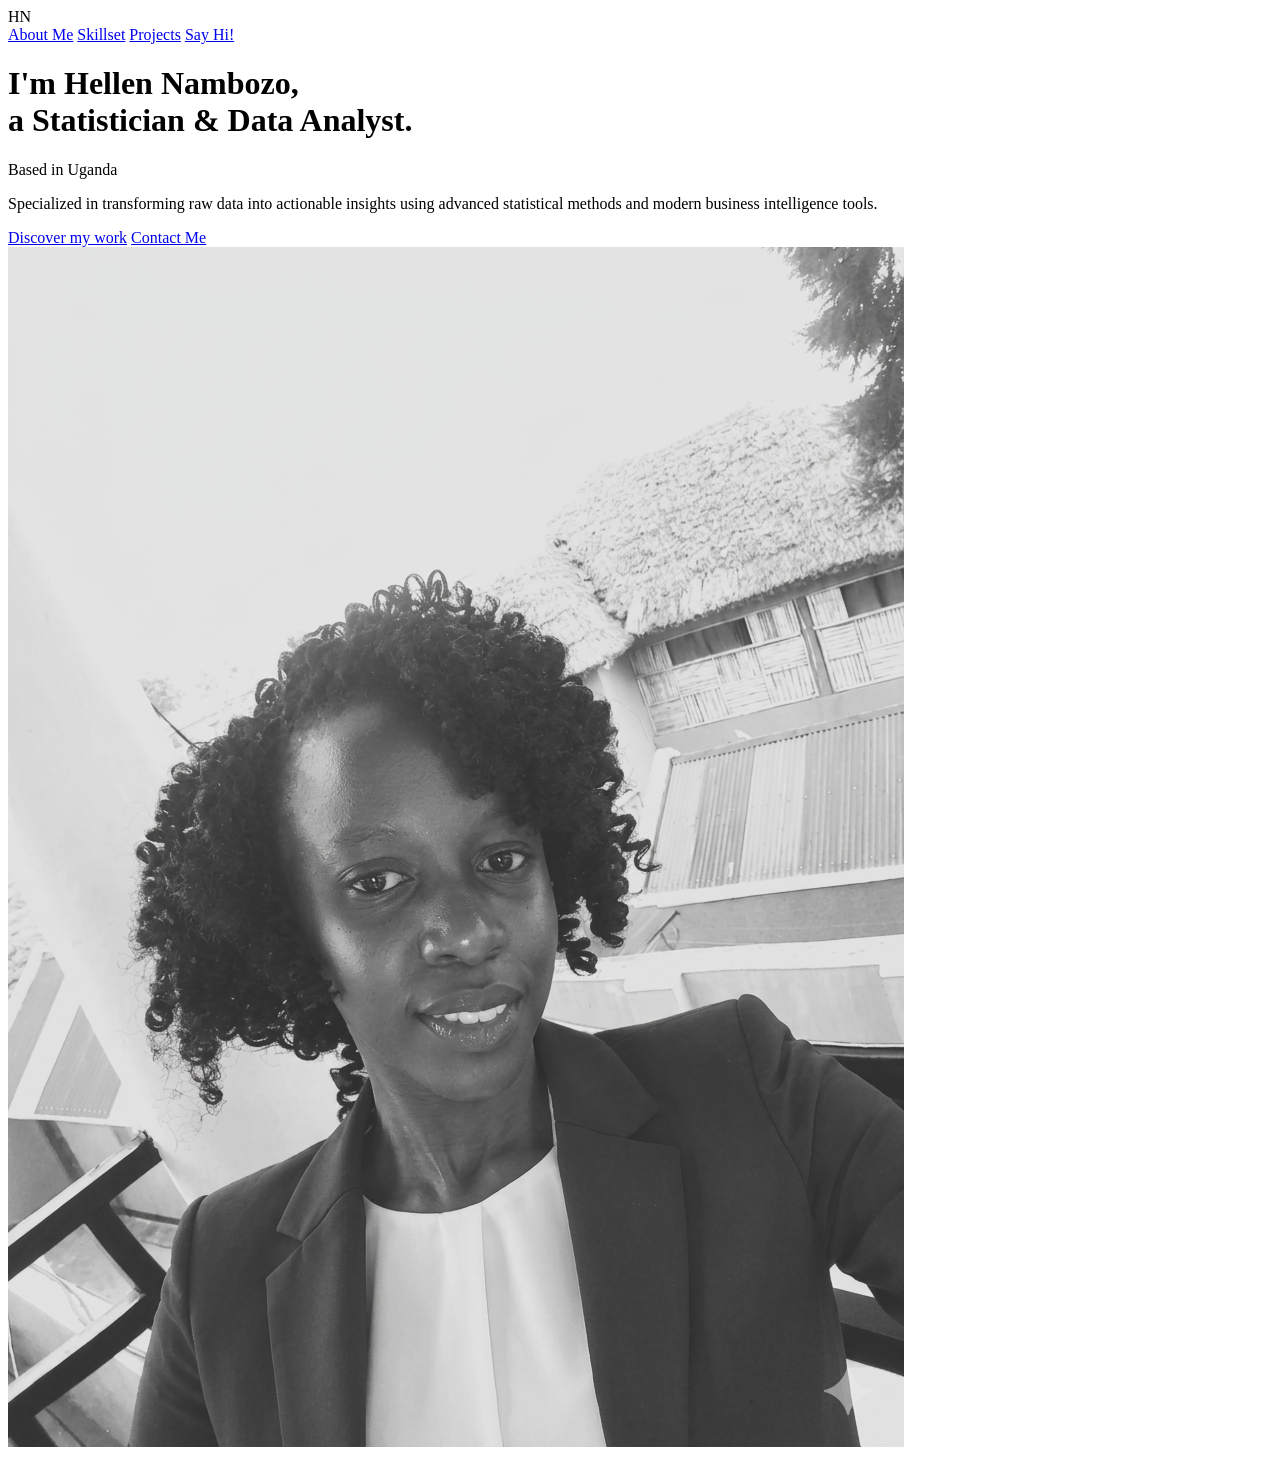
==== index.html @ daf4a537 "Create index.html" ====
<!DOCTYPE html>
<html lang="en">
<head>
    <meta charset="UTF-8">
    <meta name="viewport" content="width=device-width, initial-scale=1.0">
    <title>Hellen Nambozo | Portfolio</title>
    <link rel="stylesheet" href="style.css">
</head>
<body>

    <!-- Navigation Bar -->
    <header class="navbar">
        <div class="logo">HN</div>
        <nav class="nav-links">
            <a href="#about">About Me</a>
            <a href="#skills">Skillset</a>
            <a href="#projects">Projects</a>
            <a href="mailto:nambozoh5@gmail.com" class="cta-nav">Say Hi!</a>
        </nav>
    </header>

    <!-- Hero / Intro Section -->
    <main class="hero-container">
        <!-- Left Side Text Content -->
        <div class="hero-text">
            <h1>I'm Hellen Nambozo,<br>a <span class="highlight">Statistician & Data Analyst</span>.</h1>
            
            <p class="location">Based in Uganda</p>
            
            <p class="description">
                Specialized in transforming raw data into actionable insights using advanced statistical methods and modern business intelligence tools.
            </p>

            <div class="buttons">
                <a href="#projects" class="btn-primary">Discover my work</a>
                <a href="mailto:nambozoh5@gmail.com" class="btn-secondary">Contact Me</a>
            </div>
        </div>

        <!-- Right Side Image Container (Egg/Oval Shape) -->
        <div class="hero-image-wrapper">
            <div class="about-card-photo">
                <!-- Points to your folder structure -->
                <img src="Images/Hellen.png" alt="Hellen Nambozo" />
            </div>
            <!-- Decorative Dots Background Accent -->
            <div class="dots-accent left-dots"></div>
            <div class="dots-accent right-dots"></div>
        </div>
    </main>

</body>
</html>
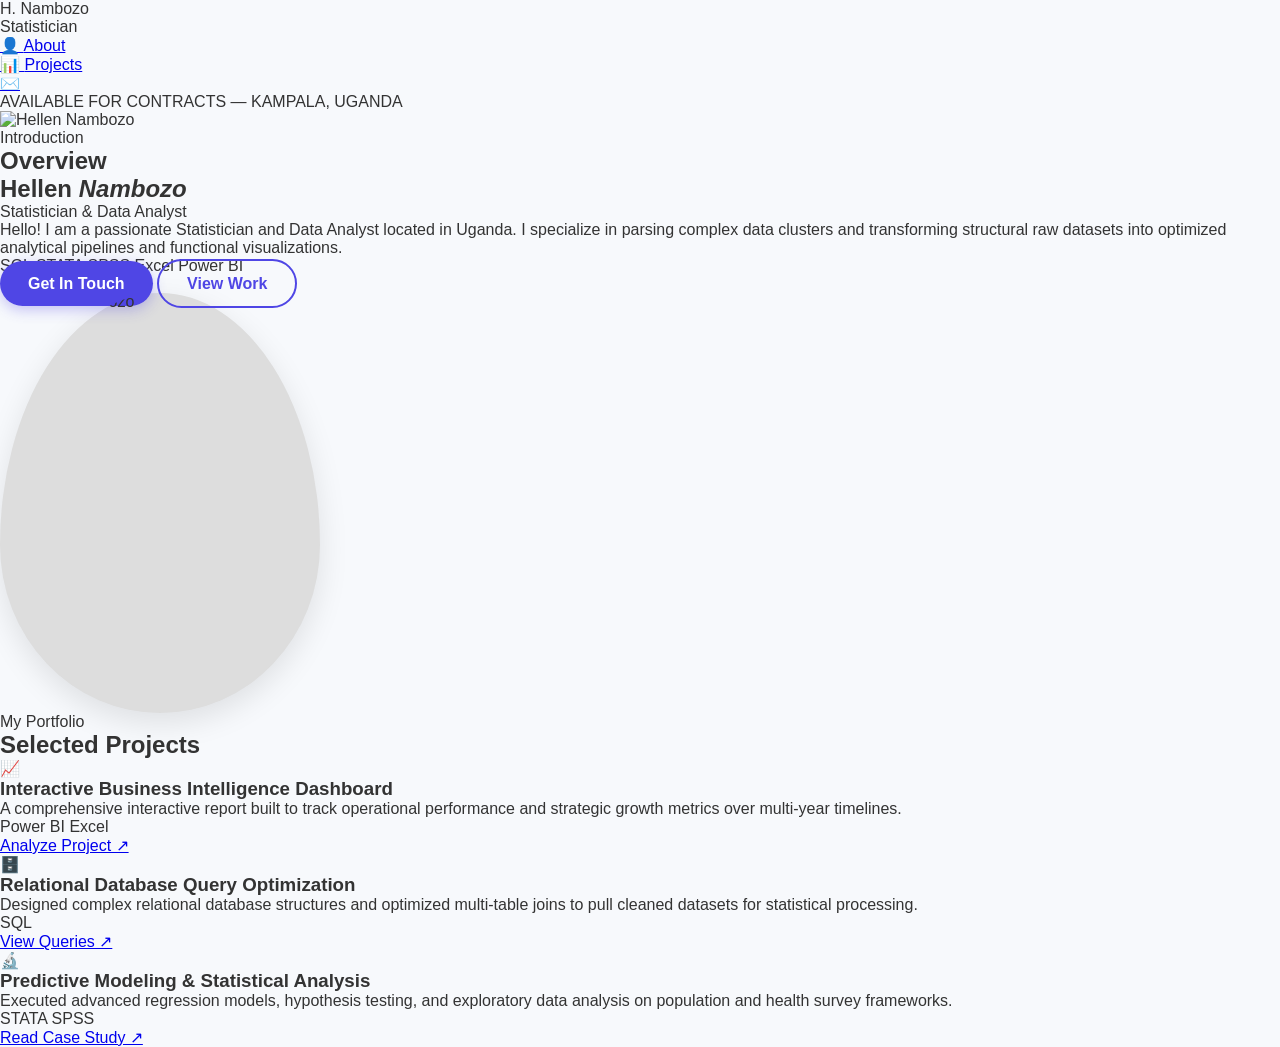
==== commit 7d4bb085: "Create index.html" ====
--- a/index.html
+++ b/index.html
@@ -1,53 +1,144 @@
 <!DOCTYPE html>
 <html lang="en">
 <head>
-    <meta charset="UTF-8">
-    <meta name="viewport" content="width=device-width, initial-scale=1.0">
-    <title>Hellen Nambozo | Portfolio</title>
-    <link rel="stylesheet" href="style.css">
+  <meta charset="UTF-8" />
+  <meta name="viewport" content="width=device-width, initial-scale=1.0" />
+  <title>Hellen Nambozo | Statistician & Data Analyst</title>
+  
+  <!-- Link to the external CSS file -->
+  <link rel="stylesheet" href="style.css" />
+
+  <!-- Google Fonts Connection -->
+  <link rel="preconnect" href="https://googleapis.com" />
+  <link rel="preconnect" href="https://gstatic.com" crossorigin />
+  <link href="https://googleapis.com/css2?family=Fira+Mono:wght@400;500&family=Source+Sans+3:ital,wght@0,300;0,400;0,600;0,700;1,400&family=Source+Serif+4:ital,opsz,wght@0,8..60,400;0,8..60,600;0,8..60,700;1,8..60,400&display=swap" rel="stylesheet" />
 </head>
 <body>
 
-    <!-- Navigation Bar -->
-    <header class="navbar">
-        <div class="logo">HN</div>
-        <nav class="nav-links">
-            <a href="#about">About Me</a>
-            <a href="#skills">Skillset</a>
-            <a href="#projects">Projects</a>
-            <a href="mailto:nambozoh5@gmail.com" class="cta-nav">Say Hi!</a>
-        </nav>
-    </header>
+  <!-- Left Sidebar Panel -->
+  <aside id="sidebar">
+    <div class="sidebar-logo">H. Nambozo</div>
+    <div class="sidebar-role">Statistician</div>
+    
+    <nav>
+      <ul>
+        <li>
+          <a href="#about" class="active">
+            <span class="nav-icon">👤</span>
+            <span>About</span>
+          </a>
+        </li>
+        <li>
+          <a href="#projects">
+            <span class="nav-icon">📊</span>
+            <span>Projects</span>
+          </a>
+        </li>
+      </ul>
+    </nav>
 
-    <!-- Hero / Intro Section -->
-    <main class="hero-container">
-        <!-- Left Side Text Content -->
-        <div class="hero-text">
-            <h1>I'm Hellen Nambozo,<br>a <span class="highlight">Statistician & Data Analyst</span>.</h1>
-            
-            <p class="location">Based in Uganda</p>
-            
-            <p class="description">
-                Specialized in transforming raw data into actionable insights using advanced statistical methods and modern business intelligence tools.
-            </p>
+    <div class="sidebar-social">
+      <a href="mailto:nambozoh5@gmail.com" title="Email Me">✉️</a>
+    </div>
+  </aside>
 
-            <div class="buttons">
-                <a href="#projects" class="btn-primary">Discover my work</a>
-                <a href="mailto:nambozoh5@gmail.com" class="btn-secondary">Contact Me</a>
-            </div>
+  <!-- Top Navigation Bar -->
+  <div id="topbar">
+    <div class="topbar-tagline">AVAILABLE FOR CONTRACTS — <span>KAMPALA, UGANDA</span></div>
+    <div class="topbar-photo">
+      <img src="images/Hellen.png" alt="Hellen Nambozo" />
+    </div>
+  </div>
+
+  <!-- Primary Wrapper Main Shell -->
+  <main id="main">
+    
+    <!-- ABOUT SECTION -->
+    <section id="about" class="section">
+      <div class="section-eyebrow">Introduction</div>
+      <h2 class="section-title">Overview</h2>
+      
+      <div class="hero-grid">
+        <div class="hero-details">
+          <h1 class="hero-name">Hellen <em>Nambozo</em></h1>
+          <div class="hero-subtitle">Statistician & Data Analyst</div>
+          
+          <p class="hero-bio">
+            Hello! I am a passionate Statistician and Data Analyst located in Uganda. I specialize in parsing complex data clusters and transforming structural raw datasets into optimized analytical pipelines and functional visualizations.
+          </p>
+
+          <div class="skill-tags">
+            <span class="skill-tag">SQL</span>
+            <span class="skill-tag">STATA</span>
+            <span class="skill-tag">SPSS</span>
+            <span class="skill-tag">Excel</span>
+            <span class="skill-tag">Power BI</span>
+          </div>
+
+          <div class="hero-actions">
+            <a href="mailto:nambozoh5@gmail.com" class="btn btn-primary">Get In Touch</a>
+            <a href="#projects" class="btn btn-secondary">View Work</a>
+          </div>
         </div>
 
-        <!-- Right Side Image Container (Egg/Oval Shape) -->
-        <div class="hero-image-wrapper">
-            <div class="about-card-photo">
-                <!-- Points to your folder structure -->
-                <img src="Images/Hellen.png" alt="Hellen Nambozo" />
-            </div>
-            <!-- Decorative Dots Background Accent -->
-            <div class="dots-accent left-dots"></div>
-            <div class="dots-accent right-dots"></div>
+        <div class="about-card-photo">
+          <img src="images/Hellen.png" alt="Hellen Nambozo" />
         </div>
-    </main>
+      </div>
+    </section>
+
+    <!-- PROJECTS SECTION -->
+    <section id="projects" class="section">
+      <div class="section-eyebrow">My Portfolio</div>
+      <h2 class="section-title">Selected Projects</h2>
+      
+      <div class="projects-grid">
+        
+        <!-- Project Card 1 -->
+        <div class="project-card">
+          <div class="project-icon">📈</div>
+          <h3 class="project-name">Interactive Business Intelligence Dashboard</h3>
+          <p class="project-description">
+            A comprehensive interactive report built to track operational performance and strategic growth metrics over multi-year timelines.
+          </p>
+          <div class="project-tech">
+            <span>Power BI</span>
+            <span>Excel</span>
+          </div>
+          <a href="#" class="project-link">Analyze Project ↗</a>
+        </div>
+
+        <!-- Project Card 2 -->
+        <div class="project-card">
+          <div class="project-icon">🗄️</div>
+          <h3 class="project-name">Relational Database Query Optimization</h3>
+          <p class="project-description">
+            Designed complex relational database structures and optimized multi-table joins to pull cleaned datasets for statistical processing.
+          </p>
+          <div class="project-tech">
+            <span>SQL</span>
+          </div>
+          <a href="#" class="project-link">View Queries ↗</a>
+        </div>
+
+        <!-- Project Card 3 -->
+        <div class="project-card">
+          <div class="project-icon">🔬</div>
+          <h3 class="project-name">Predictive Modeling & Statistical Analysis</h3>
+          <p class="project-description">
+            Executed advanced regression models, hypothesis testing, and exploratory data analysis on population and health survey frameworks.
+          </p>
+          <div class="project-tech">
+            <span>STATA</span>
+            <span>SPSS</span>
+          </div>
+          <a href="#" class="project-link">Read Case Study ↗</a>
+        </div>
+
+      </div>
+    </section>
+
+  </main>
 
 </body>
 </html>
--- a/style.css
+++ b/style.css
@@ -0,0 +1,152 @@
+/* Global Reset and Variables */
+* {
+    margin: 0;
+    padding: 0;
+    box-sizing: border-box;
+    font-family: 'Segoe UI', Tahoma, Geneva, Verdana, sans-serif;
+}
+
+body {
+    background-color: #f7f9fc;
+    color: #333;
+    overflow-x: hidden;
+}
+
+/* Navbar Styling */
+.navbar {
+    display: flex;
+    justify-content: space-between;
+    align-items: center;
+    padding: 20px 80px;
+    background-color: #e5deff; /* Soft lavender header band like the sample */
+}
+
+.logo {
+    font-size: 24px;
+    font-weight: bold;
+    color: #4f46e5;
+}
+
+.nav-links a {
+    text-decoration: none;
+    color: #555;
+    margin-left: 30px;
+    font-weight: 500;
+    transition: color 0.3s;
+}
+
+.nav-links a:hover {
+    color: #4f46e5;
+}
+
+.nav-links .cta-nav {
+    background-color: #4f46e5;
+    color: white;
+    padding: 8px 20px;
+    border-radius: 20px;
+}
+
+.nav-links .cta-nav:hover {
+    background-color: #3730a3;
+    color: white;
+}
+
+/* Hero Section Layout */
+.hero-container {
+    display: flex;
+    justify-content: space-between;
+    align-items: center;
+    max-width: 1200px;
+    margin: 80px auto;
+    padding: 0 40px;
+}
+
+.hero-text {
+    max-width: 55%;
+}
+
+.hero-text h1 {
+    font-size: 48px;
+    line-height: 1.2;
+    color: #111827;
+    margin-bottom: 20px;
+}
+
+.highlight {
+    color: #4f46e5; /* Main Brand Purple */
+}
+
+.location {
+    font-size: 18px;
+    font-weight: 600;
+    color: #6b7280;
+    margin-bottom: 10px;
+}
+
+.description {
+    font-size: 16px;
+    color: #4b5563;
+    line-height: 1.6;
+    margin-bottom: 40px;
+}
+
+/* Action Buttons */
+.buttons {
+    display: flex;
+    gap: 20px;
+}
+
+.btn-primary {
+    background-color: #4f46e5;
+    color: white;
+    text-decoration: none;
+    padding: 14px 28px;
+    border-radius: 30px;
+    font-weight: 600;
+    box-shadow: 0 4px 14px rgba(79, 70, 229, 0.3);
+}
+
+.btn-secondary {
+    background-color: transparent;
+    color: #4f46e5;
+    text-decoration: none;
+    padding: 14px 28px;
+    border-radius: 30px;
+    font-weight: 600;
+    border: 2px solid #4f46e5;
+}
+
+/* Custom Image Frame (Egg/Oval Shape Crop) */
+.hero-image-wrapper {
+    position: relative;
+    padding: 20px;
+}
+
+.about-card-photo {
+    width: 320px;
+    height: 420px;
+    overflow: hidden;
+    /* Custom border-radius to create the organic oval/egg shape from the sample image */
+    border-radius: 50% 50% 50% 50% / 60% 60% 40% 40%; 
+    background-color: #ddd;
+    box-shadow: 0 10px 30px rgba(0,0,0,0.1);
+}
+
+.about-card-photo img {
+    width: 100%;
+    height: 100%;
+    object-fit: cover;
+}
+
+/* Decorative Background Accents */
+.dots-accent {
+    position: absolute;
+    width: 40px;
+    height: 100px;
+    background-image: radial-gradient(#cbd5e1 2px, transparent 2px);
+    background-size: 10px 10px;
+    z-index: -1;
+}
+
+.left-dots { left: -20px; bottom: 40px; }
+.right-dots { right: -20px; top: 120px; }
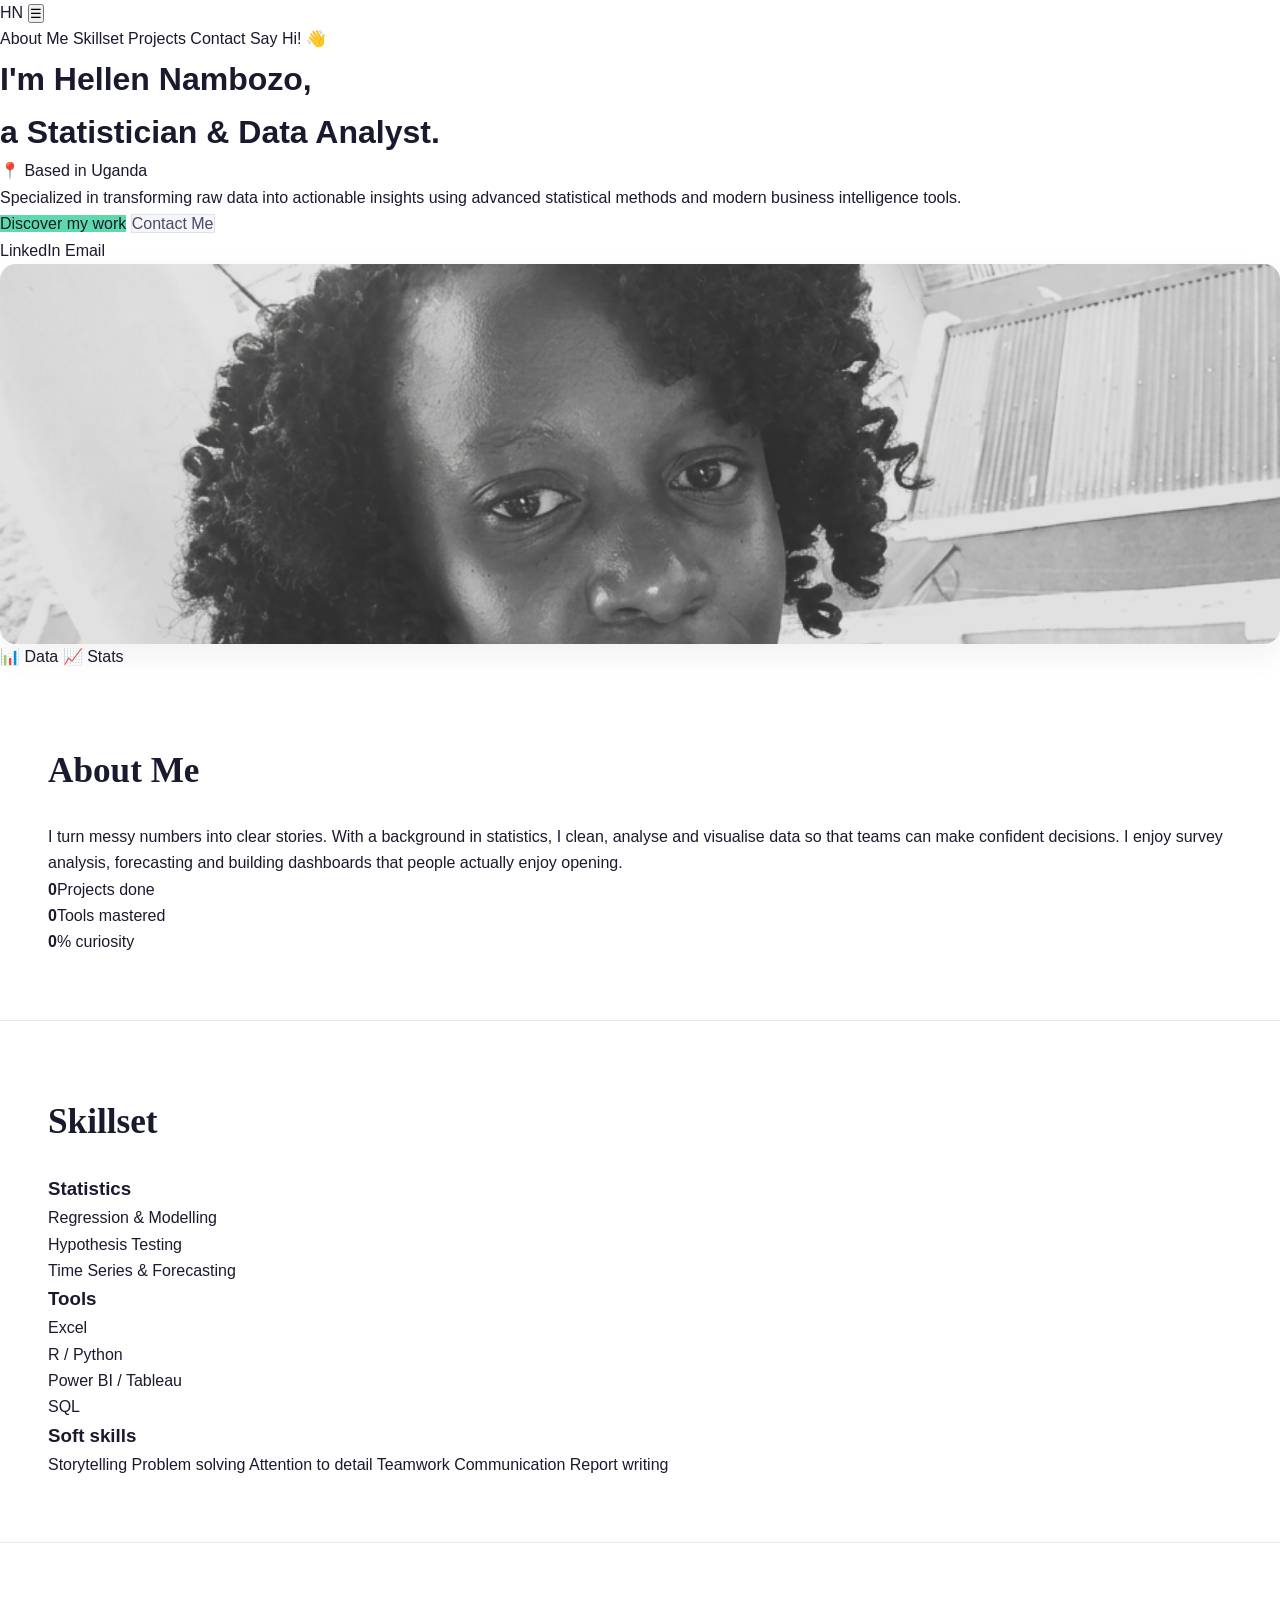
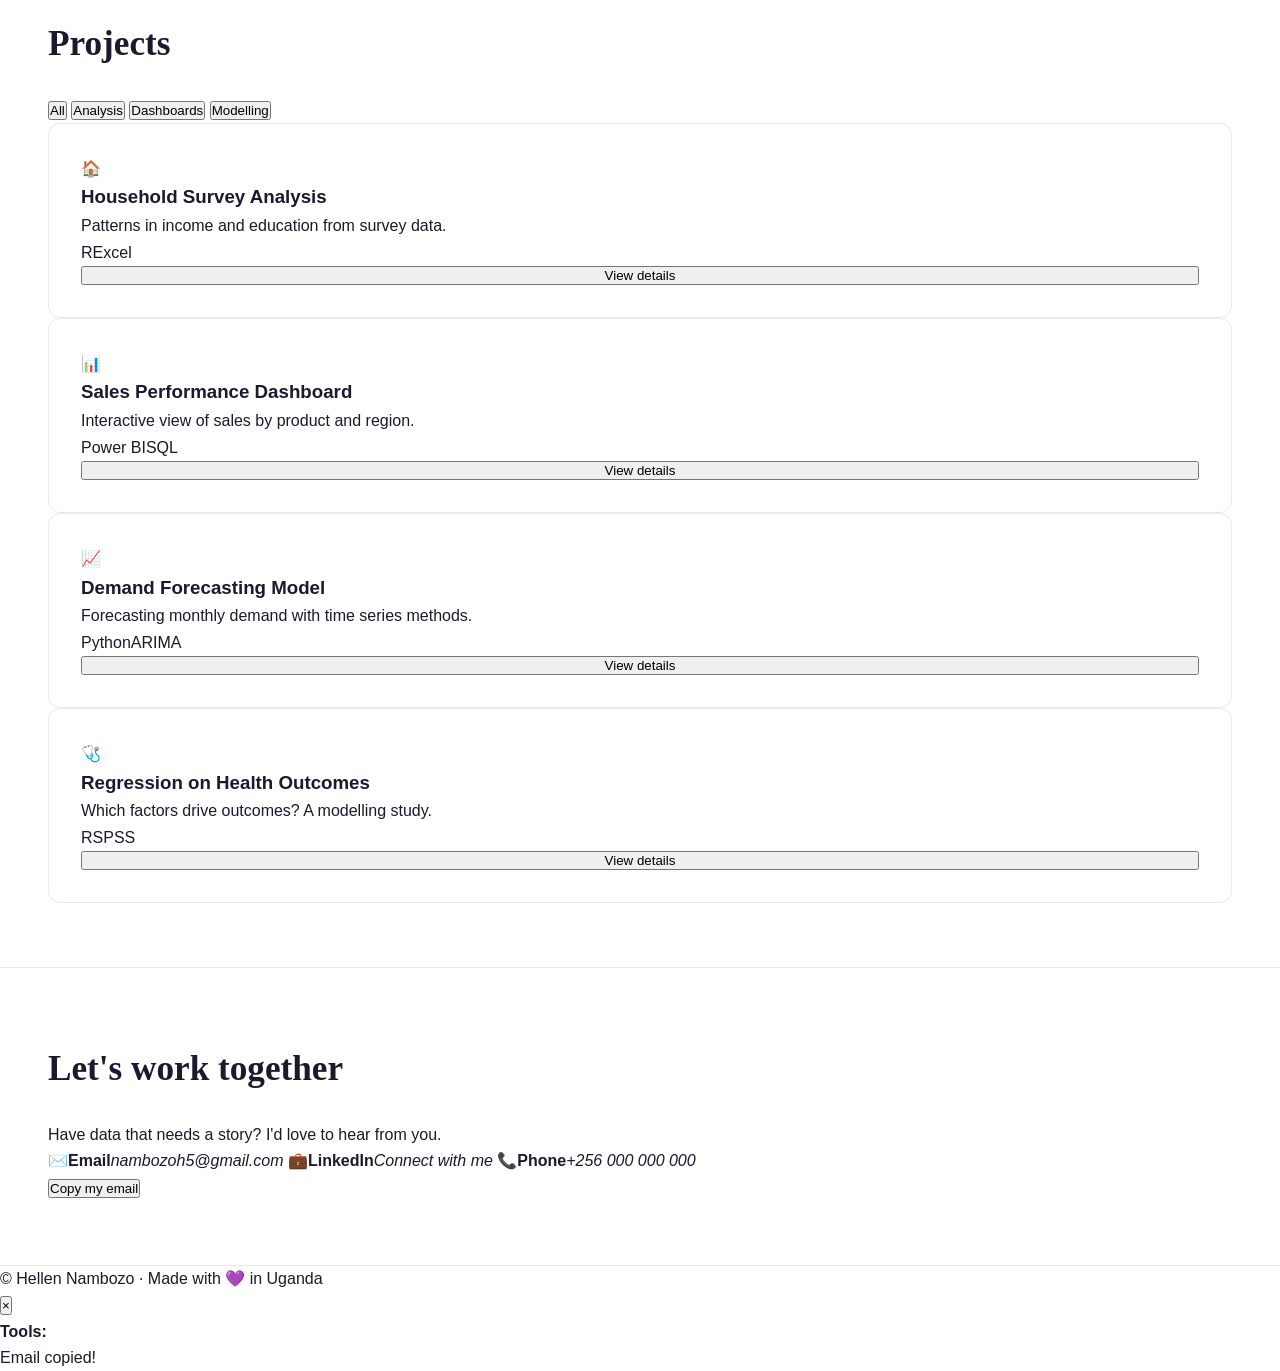
==== commit 13f8bf5f: "Create index.html" ====
--- a/index.html
+++ b/index.html
@@ -1,144 +1,190 @@
 <!DOCTYPE html>
 <html lang="en">
 <head>
-  <meta charset="UTF-8" />
-  <meta name="viewport" content="width=device-width, initial-scale=1.0" />
-  <title>Hellen Nambozo | Statistician & Data Analyst</title>
-  
-  <!-- Link to the external CSS file -->
-  <link rel="stylesheet" href="style.css" />
-
-  <!-- Google Fonts Connection -->
-  <link rel="preconnect" href="https://googleapis.com" />
-  <link rel="preconnect" href="https://gstatic.com" crossorigin />
-  <link href="https://googleapis.com/css2?family=Fira+Mono:wght@400;500&family=Source+Sans+3:ital,wght@0,300;0,400;0,600;0,700;1,400&family=Source+Serif+4:ital,opsz,wght@0,8..60,400;0,8..60,600;0,8..60,700;1,8..60,400&display=swap" rel="stylesheet" />
+    <meta charset="UTF-8">
+    <meta name="viewport" content="width=device-width, initial-scale=1.0">
+    <title>Hellen Nambozo | Portfolio</title>
+    <link rel="stylesheet" href="style.css">
 </head>
 <body>
 
-  <!-- Left Sidebar Panel -->
-  <aside id="sidebar">
-    <div class="sidebar-logo">H. Nambozo</div>
-    <div class="sidebar-role">Statistician</div>
-    
-    <nav>
-      <ul>
-        <li>
-          <a href="#about" class="active">
-            <span class="nav-icon">👤</span>
-            <span>About</span>
-          </a>
-        </li>
-        <li>
-          <a href="#projects">
-            <span class="nav-icon">📊</span>
-            <span>Projects</span>
-          </a>
-        </li>
-      </ul>
-    </nav>
+    <!-- Navigation Bar -->
+    <header class="navbar">
+        <a href="#home" class="logo">HN</a>
+        <button class="menu-toggle" aria-label="Toggle menu" aria-expanded="false">☰</button>
+        <nav class="nav-links" id="nav-links">
+            <a href="#about" class="nav-pill">About Me</a>
+            <a href="#skills" class="nav-pill">Skillset</a>
+            <a href="#projects" class="nav-pill">Projects</a>
+            <a href="#contact" class="nav-pill">Contact</a>
+            <a href="mailto:nambozoh5@gmail.com" class="cta-nav">Say Hi! 👋</a>
+        </nav>
+    </header>
 
-    <div class="sidebar-social">
-      <a href="mailto:nambozoh5@gmail.com" title="Email Me">✉️</a>
-    </div>
-  </aside>
-
-  <!-- Top Navigation Bar -->
-  <div id="topbar">
-    <div class="topbar-tagline">AVAILABLE FOR CONTRACTS — <span>KAMPALA, UGANDA</span></div>
-    <div class="topbar-photo">
-      <img src="images/Hellen.png" alt="Hellen Nambozo" />
-    </div>
-  </div>
-
-  <!-- Primary Wrapper Main Shell -->
-  <main id="main">
-    
-    <!-- ABOUT SECTION -->
-    <section id="about" class="section">
-      <div class="section-eyebrow">Introduction</div>
-      <h2 class="section-title">Overview</h2>
-      
-      <div class="hero-grid">
-        <div class="hero-details">
-          <h1 class="hero-name">Hellen <em>Nambozo</em></h1>
-          <div class="hero-subtitle">Statistician & Data Analyst</div>
-          
-          <p class="hero-bio">
-            Hello! I am a passionate Statistician and Data Analyst located in Uganda. I specialize in parsing complex data clusters and transforming structural raw datasets into optimized analytical pipelines and functional visualizations.
-          </p>
-
-          <div class="skill-tags">
-            <span class="skill-tag">SQL</span>
-            <span class="skill-tag">STATA</span>
-            <span class="skill-tag">SPSS</span>
-            <span class="skill-tag">Excel</span>
-            <span class="skill-tag">Power BI</span>
-          </div>
-
-          <div class="hero-actions">
-            <a href="mailto:nambozoh5@gmail.com" class="btn btn-primary">Get In Touch</a>
-            <a href="#projects" class="btn btn-secondary">View Work</a>
-          </div>
+    <!-- Hero / Intro Section -->
+    <main class="hero-container" id="home">
+        <div class="hero-text">
+            <h1>I'm Hellen Nambozo,<br>a <span class="highlight" id="typed">Statistician & Data Analyst</span>.</h1>
+            <p class="location">📍 Based in Uganda</p>
+            <p class="description">
+                Specialized in transforming raw data into actionable insights using advanced statistical methods and modern business intelligence tools.
+            </p>
+            <div class="buttons">
+                <a href="#projects" class="btn-primary">Discover my work</a>
+                <a href="mailto:nambozoh5@gmail.com" class="btn-secondary">Contact Me</a>
+            </div>
+            <div class="socials">
+                <a href="https://www.linkedin.com/in/YOUR-LINKEDIN-USERNAME" target="_blank" rel="noopener" class="social-chip">LinkedIn</a>
+                <a href="mailto:nambozoh5@gmail.com" class="social-chip">Email</a>
+            </div>
         </div>
 
-        <div class="about-card-photo">
-          <img src="images/Hellen.png" alt="Hellen Nambozo" />
+        <div class="hero-image-wrapper">
+            <div class="about-card-photo">
+                <img src="Images/Hellen.png" alt="Hellen Nambozo" />
+            </div>
+            <div class="dots-accent left-dots"></div>
+            <div class="dots-accent right-dots"></div>
+            <span class="float-tag tag-one">📊 Data</span>
+            <span class="float-tag tag-two">📈 Stats</span>
         </div>
-      </div>
+    </main>
+
+    <!-- About -->
+    <section class="section" id="about">
+        <h2 class="section-title">About Me</h2>
+        <div class="about-grid">
+            <p>
+                I turn messy numbers into clear stories. With a background in statistics, I clean, analyse and visualise data so that teams can make confident decisions.
+                I enjoy survey analysis, forecasting and building dashboards that people actually enjoy opening.
+            </p>
+            <div class="stat-row">
+                <div class="stat"><strong data-count="10">0</strong><span>Projects done</span></div>
+                <div class="stat"><strong data-count="5">0</strong><span>Tools mastered</span></div>
+                <div class="stat"><strong data-count="100">0</strong><span>% curiosity</span></div>
+            </div>
+        </div>
     </section>
 
-    <!-- PROJECTS SECTION -->
-    <section id="projects" class="section">
-      <div class="section-eyebrow">My Portfolio</div>
-      <h2 class="section-title">Selected Projects</h2>
-      
-      <div class="projects-grid">
-        
-        <!-- Project Card 1 -->
-        <div class="project-card">
-          <div class="project-icon">📈</div>
-          <h3 class="project-name">Interactive Business Intelligence Dashboard</h3>
-          <p class="project-description">
-            A comprehensive interactive report built to track operational performance and strategic growth metrics over multi-year timelines.
-          </p>
-          <div class="project-tech">
-            <span>Power BI</span>
-            <span>Excel</span>
-          </div>
-          <a href="#" class="project-link">Analyze Project ↗</a>
+    <!-- Skills -->
+    <section class="section alt" id="skills">
+        <h2 class="section-title">Skillset</h2>
+        <div class="skills-grid">
+            <div class="skill-card">
+                <h3>Statistics</h3>
+                <div class="bar"><span>Regression & Modelling</span><div class="track"><i data-level="90"></i></div></div>
+                <div class="bar"><span>Hypothesis Testing</span><div class="track"><i data-level="88"></i></div></div>
+                <div class="bar"><span>Time Series & Forecasting</span><div class="track"><i data-level="75"></i></div></div>
+            </div>
+            <div class="skill-card">
+                <h3>Tools</h3>
+                <div class="bar"><span>Excel</span><div class="track"><i data-level="95"></i></div></div>
+                <div class="bar"><span>R / Python</span><div class="track"><i data-level="80"></i></div></div>
+                <div class="bar"><span>Power BI / Tableau</span><div class="track"><i data-level="85"></i></div></div>
+                <div class="bar"><span>SQL</span><div class="track"><i data-level="78"></i></div></div>
+            </div>
+            <div class="skill-card">
+                <h3>Soft skills</h3>
+                <div class="chips">
+                    <span class="chip">Storytelling</span>
+                    <span class="chip">Problem solving</span>
+                    <span class="chip">Attention to detail</span>
+                    <span class="chip">Teamwork</span>
+                    <span class="chip">Communication</span>
+                    <span class="chip">Report writing</span>
+                </div>
+            </div>
+        </div>
+    </section>
+
+    <!-- Projects -->
+    <section class="section" id="projects">
+        <h2 class="section-title">Projects</h2>
+        <div class="filters">
+            <button class="filter active" data-filter="all">All</button>
+            <button class="filter" data-filter="analysis">Analysis</button>
+            <button class="filter" data-filter="dashboard">Dashboards</button>
+            <button class="filter" data-filter="modelling">Modelling</button>
         </div>
 
-        <!-- Project Card 2 -->
-        <div class="project-card">
-          <div class="project-icon">🗄️</div>
-          <h3 class="project-name">Relational Database Query Optimization</h3>
-          <p class="project-description">
-            Designed complex relational database structures and optimized multi-table joins to pull cleaned datasets for statistical processing.
-          </p>
-          <div class="project-tech">
-            <span>SQL</span>
-          </div>
-          <a href="#" class="project-link">View Queries ↗</a>
+        <div class="project-grid">
+            <article class="project-card" data-category="analysis"
+                data-title="Household Survey Analysis"
+                data-desc="Cleaned and analysed a household survey to uncover income and education patterns. Used weighted statistics and cross-tabulations to produce clear summary tables for decision makers."
+                data-tools="R, Excel">
+                <div class="project-emoji">🏠</div>
+                <h3>Household Survey Analysis</h3>
+                <p>Patterns in income and education from survey data.</p>
+                <div class="chips"><span class="chip">R</span><span class="chip">Excel</span></div>
+                <button class="more">View details</button>
+            </article>
+
+            <article class="project-card" data-category="dashboard"
+                data-title="Sales Performance Dashboard"
+                data-desc="Built an interactive dashboard tracking monthly sales, top products and regional performance, with filters so managers can explore the numbers themselves."
+                data-tools="Power BI, SQL">
+                <div class="project-emoji">📊</div>
+                <h3>Sales Performance Dashboard</h3>
+                <p>Interactive view of sales by product and region.</p>
+                <div class="chips"><span class="chip">Power BI</span><span class="chip">SQL</span></div>
+                <button class="more">View details</button>
+            </article>
+
+            <article class="project-card" data-category="modelling"
+                data-title="Demand Forecasting Model"
+                data-desc="Developed a time series model to forecast monthly demand, compared ARIMA with exponential smoothing and selected the best model using error metrics."
+                data-tools="Python, ARIMA">
+                <div class="project-emoji">📈</div>
+                <h3>Demand Forecasting Model</h3>
+                <p>Forecasting monthly demand with time series methods.</p>
+                <div class="chips"><span class="chip">Python</span><span class="chip">ARIMA</span></div>
+                <button class="more">View details</button>
+            </article>
+
+            <article class="project-card" data-category="modelling"
+                data-title="Regression on Health Outcomes"
+                data-desc="Fitted multiple and logistic regression models to study factors linked to health outcomes, checking assumptions and reporting results in plain language."
+                data-tools="R, SPSS">
+                <div class="project-emoji">🩺</div>
+                <h3>Regression on Health Outcomes</h3>
+                <p>Which factors drive outcomes? A modelling study.</p>
+                <div class="chips"><span class="chip">R</span><span class="chip">SPSS</span></div>
+                <button class="more">View details</button>
+            </article>
         </div>
-
-        <!-- Project Card 3 -->
-        <div class="project-card">
-          <div class="project-icon">🔬</div>
-          <h3 class="project-name">Predictive Modeling & Statistical Analysis</h3>
-          <p class="project-description">
-            Executed advanced regression models, hypothesis testing, and exploratory data analysis on population and health survey frameworks.
-          </p>
-          <div class="project-tech">
-            <span>STATA</span>
-            <span>SPSS</span>
-          </div>
-          <a href="#" class="project-link">Read Case Study ↗</a>
-        </div>
-
-      </div>
     </section>
 
-  </main>
+    <!-- Contact -->
+    <section class="section alt" id="contact">
+        <h2 class="section-title">Let's work together</h2>
+        <p class="contact-intro">Have data that needs a story? I'd love to hear from you.</p>
+        <div class="contact-cards">
+            <a class="contact-card" href="mailto:nambozoh5@gmail.com">
+                <span>✉️</span><strong>Email</strong><em>nambozoh5@gmail.com</em>
+            </a>
+            <a class="contact-card" href="https://www.linkedin.com/in/YOUR-LINKEDIN-USERNAME" target="_blank" rel="noopener">
+                <span>💼</span><strong>LinkedIn</strong><em>Connect with me</em>
+            </a>
+            <a class="contact-card" href="tel:+256000000000">
+                <span>📞</span><strong>Phone</strong><em>+256 000 000 000</em>
+            </a>
+        </div>
+        <button class="copy-btn" id="copy-email">Copy my email</button>
+    </section>
 
+    <footer class="footer">© <span id="year"></span> Hellen Nambozo · Made with 💜 in Uganda</footer>
+
+    <!-- Project modal -->
+    <div class="modal" id="modal" aria-hidden="true">
+        <div class="modal-box" role="dialog" aria-modal="true">
+            <button class="modal-close" aria-label="Close">×</button>
+            <h3 id="modal-title"></h3>
+            <p id="modal-desc"></p>
+            <p class="modal-tools"><strong>Tools:</strong> <span id="modal-tools"></span></p>
+        </div>
+    </div>
+
+    <div class="toast" id="toast">Email copied!</div>
+    <script src="script.js"></script>
 </body>
 </html>
--- a/style.css
+++ b/style.css
@@ -1,152 +1,438 @@
-/* Global Reset and Variables */
-* {
-    margin: 0;
-    padding: 0;
-    box-sizing: border-box;
-    font-family: 'Segoe UI', Tahoma, Geneva, Verdana, sans-serif;
+/* ============================================================
+   COLOUR TOKENS & SITE VARIABLES
+============================================================ */
+:root {
+  --accent:      #5ed9ac;
+  --accent-dark: #3bbb8d;
+  --ink:         #1a1a2e;
+  --ink-soft:    #4a4a6a;
+  --ink-muted:   #8888aa;
+  --surface:     #ffffff;
+  --surface-2:   #f5f6fa;
+  --sidebar-w:   260px;
+  --header-h:    72px;
+  --font-sans:   'Source Sans 3', sans-serif;
+  --font-serif:  'Source Serif 4', serif;
+  --font-mono:   'Fira Mono', monospace;
+}
+
+/* ---- LAYOUT RESET CONVENTIONS ---- */
+*, *::before, *::after { 
+  box-sizing: border-box; 
+  margin: 0; 
+  padding: 0; 
+}
+
+html { 
+  scroll-behavior: smooth; 
 }
 
 body {
-    background-color: #f7f9fc;
-    color: #333;
-    overflow-x: hidden;
-}
-
-/* Navbar Styling */
-.navbar {
-    display: flex;
-    justify-content: space-between;
-    align-items: center;
-    padding: 20px 80px;
-    background-color: #e5deff; /* Soft lavender header band like the sample */
-}
-
-.logo {
-    font-size: 24px;
-    font-weight: bold;
-    color: #4f46e5;
-}
-
-.nav-links a {
-    text-decoration: none;
-    color: #555;
-    margin-left: 30px;
-    font-weight: 500;
-    transition: color 0.3s;
-}
-
-.nav-links a:hover {
-    color: #4f46e5;
-}
-
-.nav-links .cta-nav {
-    background-color: #4f46e5;
-    color: white;
-    padding: 8px 20px;
-    border-radius: 20px;
-}
-
-.nav-links .cta-nav:hover {
-    background-color: #3730a3;
-    color: white;
-}
-
-/* Hero Section Layout */
-.hero-container {
-    display: flex;
-    justify-content: space-between;
-    align-items: center;
-    max-width: 1200px;
-    margin: 80px auto;
-    padding: 0 40px;
-}
-
-.hero-text {
-    max-width: 55%;
-}
-
-.hero-text h1 {
-    font-size: 48px;
-    line-height: 1.2;
-    color: #111827;
-    margin-bottom: 20px;
-}
-
-.highlight {
-    color: #4f46e5; /* Main Brand Purple */
-}
-
-.location {
-    font-size: 18px;
-    font-weight: 600;
-    color: #6b7280;
-    margin-bottom: 10px;
-}
-
-.description {
-    font-size: 16px;
-    color: #4b5563;
-    line-height: 1.6;
-    margin-bottom: 40px;
-}
-
-/* Action Buttons */
-.buttons {
-    display: flex;
-    gap: 20px;
+  font-family: var(--font-sans);
+  background: var(--surface);
+  color: var(--ink);
+  line-height: 1.65;
+}
+
+a { 
+  text-decoration: none; 
+  color: inherit;
+}
+
+img { 
+  display: block; 
+  max-width: 100%; 
+}
+
+/* ============================================================
+   LAYOUT COMPONENTS (SIDEBAR & TOPBAR)
+============================================================ */
+
+#sidebar {
+  position: fixed;
+  top: 0; left: 0;
+  width: var(--sidebar-w);
+  height: 100vh;
+  background: var(--ink);
+  display: flex;
+  flex-direction: column;
+  padding: 2.5rem 1.75rem;
+  z-index: 100;
+  overflow-y: auto;
+}
+
+.sidebar-logo {
+  font-family: var(--font-serif);
+  font-size: 1.35rem;
+  font-weight: 700;
+  color: var(--surface);
+  letter-spacing: -0.01em;
+  margin-bottom: 0.25rem;
+}
+
+.sidebar-role {
+  font-family: var(--font-mono);
+  font-size: 0.7rem;
+  color: var(--accent);
+  text-transform: uppercase;
+  letter-spacing: 0.12em;
+  margin-bottom: 3rem;
+}
+
+nav { 
+  flex: 1; 
+}
+
+nav ul { 
+  list-style: none; 
+}
+
+nav ul li { 
+  margin-bottom: 0.25rem; 
+}
+
+nav ul li a {
+  display: flex;
+  align-items: center;
+  gap: 0.6rem;
+  padding: 0.6rem 0.75rem;
+  border-radius: 6px;
+  font-size: 0.9rem;
+  font-weight: 600;
+  color: rgba(255,255,255,0.65);
+  transition: background 0.18s, color 0.18s;
+}
+
+nav ul li a:hover,
+nav ul li a.active {
+  background: rgba(94,217,172,0.12);
+  color: var(--accent);
+}
+
+nav ul li a .nav-icon {
+  font-size: 1rem;
+  width: 1.1rem;
+  text-align: center;
+}
+
+.sidebar-social {
+  display: flex;
+  gap: 0.75rem;
+  flex-wrap: wrap;
+  padding-top: 1.5rem;
+  border-top: 1px solid rgba(255,255,255,0.08);
+}
+
+.sidebar-social a {
+  display: flex;
+  align-items: center;
+  justify-content: center;
+  width: 36px; height: 36px;
+  border-radius: 8px;
+  background: rgba(255,255,255,0.06);
+  color: rgba(255,255,255,0.55);
+  font-size: 0.85rem;
+  transition: background 0.18s, color 0.18s;
+}
+
+.sidebar-social a:hover {
+  background: var(--accent);
+  color: var(--ink);
+}
+
+#topbar {
+  position: fixed;
+  top: 0;
+  left: var(--sidebar-w);
+  right: 0;
+  height: var(--header-h);
+  background: var(--surface);
+  border-bottom: 1px solid #e8e8f0;
+  display: flex;
+  align-items: center;
+  justify-content: space-between;
+  padding: 0 2.5rem;
+  z-index: 90;
+}
+
+.topbar-tagline {
+  font-family: var(--font-mono);
+  font-size: 0.72rem;
+  color: var(--ink-muted);
+  letter-spacing: 0.06em;
+}
+
+.topbar-tagline span {
+  color: var(--accent-dark);
+  font-weight: 500;
+}
+
+.topbar-photo {
+  width: 44px; height: 44px;
+  border-radius: 50%;
+  overflow: hidden;
+  border: 2.5px solid var(--accent);
+  background: var(--surface-2);
+  display: flex;
+  align-items: center;
+  justify-content: center;
+  font-size: 1.2rem;
+  color: var(--accent);
+  flex-shrink: 0;
+}
+
+.topbar-photo img { 
+  width: 100%; 
+  height: 100%; 
+  object-fit: cover; 
+}
+
+/* ============================================================
+   MAIN CONTENT SHELL & LAYOUT SECTIONS
+============================================================ */
+#main {
+  margin-left: var(--sidebar-w);
+  margin-top: var(--header-h);
+  min-height: calc(100vh - var(--header-h));
+}
+
+.section {
+  padding: 5rem 3rem 4rem;
+  border-bottom: 1px solid #e8e8f0;
+}
+
+.section:last-child { 
+  border-bottom: none; 
+}
+
+.section-eyebrow {
+  font-family: var(--font-mono);
+  font-size: 0.68rem;
+  font-weight: 500;
+  color: var(--accent-dark);
+  text-transform: uppercase;
+  letter-spacing: 0.15em;
+  margin-bottom: 0.6rem;
+}
+
+.section-title {
+  font-family: var(--font-serif);
+  font-size: 2.2rem;
+  font-weight: 700;
+  line-height: 1.18;
+  color: var(--ink);
+  margin-bottom: 2rem;
+}
+
+/* ---- BIOGRAPHY GRID ---- */
+.hero-grid {
+  display: grid;
+  grid-template-columns: 1fr 320px;
+  gap: 3rem;
+  align-items: start;
+}
+
+.hero-name {
+  font-family: var(--font-serif);
+  font-size: clamp(2rem, 4vw, 3rem);
+  font-weight: 700;
+  line-height: 1.1;
+  margin-bottom: 0.5rem;
+}
+
+.hero-name em {
+  font-style: normal;
+  color: var(--accent-dark);
+}
+
+.hero-subtitle {
+  font-family: var(--font-mono);
+  font-size: 0.82rem;
+  color: var(--ink-muted);
+  letter-spacing: 0.08em;
+  text-transform: uppercase;
+  margin-bottom: 1.5rem;
+}
+
+.hero-bio {
+  font-size: 1.05rem;
+  color: var(--ink-soft);
+  line-height: 1.8;
+  max-width: 58ch;
+  margin-bottom: 2rem;
+}
+
+.skill-tags {
+  display: flex;
+  flex-wrap: wrap;
+  gap: 0.5rem;
+  margin-bottom: 2rem;
+}
+
+.skill-tag {
+  padding: 0.3rem 0.85rem;
+  border-radius: 20px;
+  font-size: 0.78rem;
+  font-weight: 600;
+  background: rgba(94,217,172,0.12);
+  color: var(--accent-dark);
+}
+
+/* ---- BUTTONS ---- */
+.hero-actions {
+  display: flex;
+  gap: 1rem;
+}
+
+.btn {
+  display: inline-flex;
+  align-items: center;
+  justify-content: center;
+  padding: 0.75rem 1.5rem;
+  border-radius: 8px;
+  font-size: 0.9rem;
+  font-weight: 600;
+  transition: background 0.2s, transform 0.15s, box-shadow 0.2s;
+  cursor: pointer;
 }
 
 .btn-primary {
-    background-color: #4f46e5;
-    color: white;
-    text-decoration: none;
-    padding: 14px 28px;
-    border-radius: 30px;
-    font-weight: 600;
-    box-shadow: 0 4px 14px rgba(79, 70, 229, 0.3);
+  background: var(--accent);
+  color: var(--ink);
+}
+
+.btn-primary:hover {
+  background: var(--accent-dark);
+  box-shadow: 0 4px 12px rgba(94,217,172,0.25);
+}
+
+.btn-primary:active {
+  transform: scale(0.98);
 }
 
 .btn-secondary {
-    background-color: transparent;
-    color: #4f46e5;
-    text-decoration: none;
-    padding: 14px 28px;
-    border-radius: 30px;
-    font-weight: 600;
-    border: 2px solid #4f46e5;
-}
-
-/* Custom Image Frame (Egg/Oval Shape Crop) */
-.hero-image-wrapper {
-    position: relative;
-    padding: 20px;
+  background: var(--surface-2);
+  color: var(--ink-soft);
+  border: 1px solid #e1e2e8;
+}
+
+.btn-secondary:hover {
+  background: #ededf5;
+  color: var(--ink);
+}
+
+.btn-secondary:active {
+  transform: scale(0.98);
 }
 
 .about-card-photo {
-    width: 320px;
-    height: 420px;
-    overflow: hidden;
-    /* Custom border-radius to create the organic oval/egg shape from the sample image */
-    border-radius: 50% 50% 50% 50% / 60% 60% 40% 40%; 
-    background-color: #ddd;
-    box-shadow: 0 10px 30px rgba(0,0,0,0.1);
+  width: 100%;
+  height: 380px;
+  border-radius: 16px;
+  overflow: hidden;
+  box-shadow: 0 12px 30px rgba(26,26,46,0.06);
+  background: var(--surface-2);
 }
 
 .about-card-photo img {
-    width: 100%;
-    height: 100%;
-    object-fit: cover;
-}
-
-/* Decorative Background Accents */
-.dots-accent {
-    position: absolute;
-    width: 40px;
-    height: 100px;
-    background-image: radial-gradient(#cbd5e1 2px, transparent 2px);
-    background-size: 10px 10px;
-    z-index: -1;
-}
-
-.left-dots { left: -20px; bottom: 40px; }
-.right-dots { right: -20px; top: 120px; }
+  width: 100%;
+  height: 100%;
+  object-fit: cover;
+}
+
+/* ============================================================
+   PROJECTS MATRIX CARD GRID
+============================================================ */
+.projects-grid {
+  display: grid;
+  grid-template-columns: repeat(auto-fill, minmax(280px, 1fr));
+  gap: 2rem;
+  margin-top: 1rem;
+}
+
+.project-card {
+  background: var(--surface);
+  border: 1px solid #e8e8f0;
+  border-radius: 12px;
+  padding: 2rem;
+  display: flex;
+  flex-direction: column;
+  transition: transform 0.2s, box-shadow 0.2s, border-color 0.2s;
+}
+
+.project-card:hover {
+  transform: translateY(-4px);
+  border-color: var(--accent);
+  box-shadow: 0 12px 24px rgba(26,26,46,0.04);
+}
+
+.project-icon {
+  font-size: 1.75rem;
+  margin-bottom: 1.25rem;
+}
+
+.project-name {
+  font-family: var(--font-serif);
+  font-size: 1.25rem;
+  font-weight: 700;
+  color: var(--ink);
+  margin-bottom: 0.75rem;
+  line-height: 1.3;
+}
+
+.project-description {
+  font-size: 0.92rem;
+  color: var(--ink-soft);
+  line-height: 1.6;
+  margin-bottom: 1.5rem;
+  flex: 1; /* Pushes technical tags to the absolute bottom */
+}
+
+.project-tech {
+  display: flex;
+  flex-wrap: wrap;
+  gap: 0.4rem;
+  margin-bottom: 1.25rem;
+}
+
+.project-tech span {
+  font-family: var(--font-mono);
+  font-size: 0.7rem;
+  font-weight: 500;
+  background: var(--surface-2);
+  color: var(--ink-soft);
+  padding: 0.2rem 0.5rem;
+  border-radius: 4px;
+}
+
+.project-link {
+  font-size: 0.88rem;
+  font-weight: 600;
+  color: var(--accent-dark);
+  transition: color 0.15s;
+}
+
+.project-link:hover {
+  color: var(--ink);
+}
+
+/* ============================================================
+   RESPONSIVE VIEWPORT BREAKPOINTS
+============================================================ */
+@media (max-width: 992px) {
+  #sidebar { width: 72px; padding: 2rem 0.5rem; align-items: center; }
+  .sidebar-logo, .sidebar-role { display: none; }
+  nav ul li a { justify-content: center; padding: 0.75rem; }
+  nav ul li a span:not(.nav-icon) { display: none; }
+  #topbar { left: 72px; }
+  #main { margin-left: 72px; }
+  .hero-grid { grid-template-columns: 1fr; gap: 2.5rem; }
+  .about-card-photo { height: 320px; max-width: 320px; }
+}
+
+@media (max-width: 576px) {
+  #topbar { padding: 0 1.25rem; }
+  .topbar-tagline { display: none; }
+  .section { padding: 4rem 1.5rem 3rem; }
+  .hero-actions { flex-direction: column; }
+}
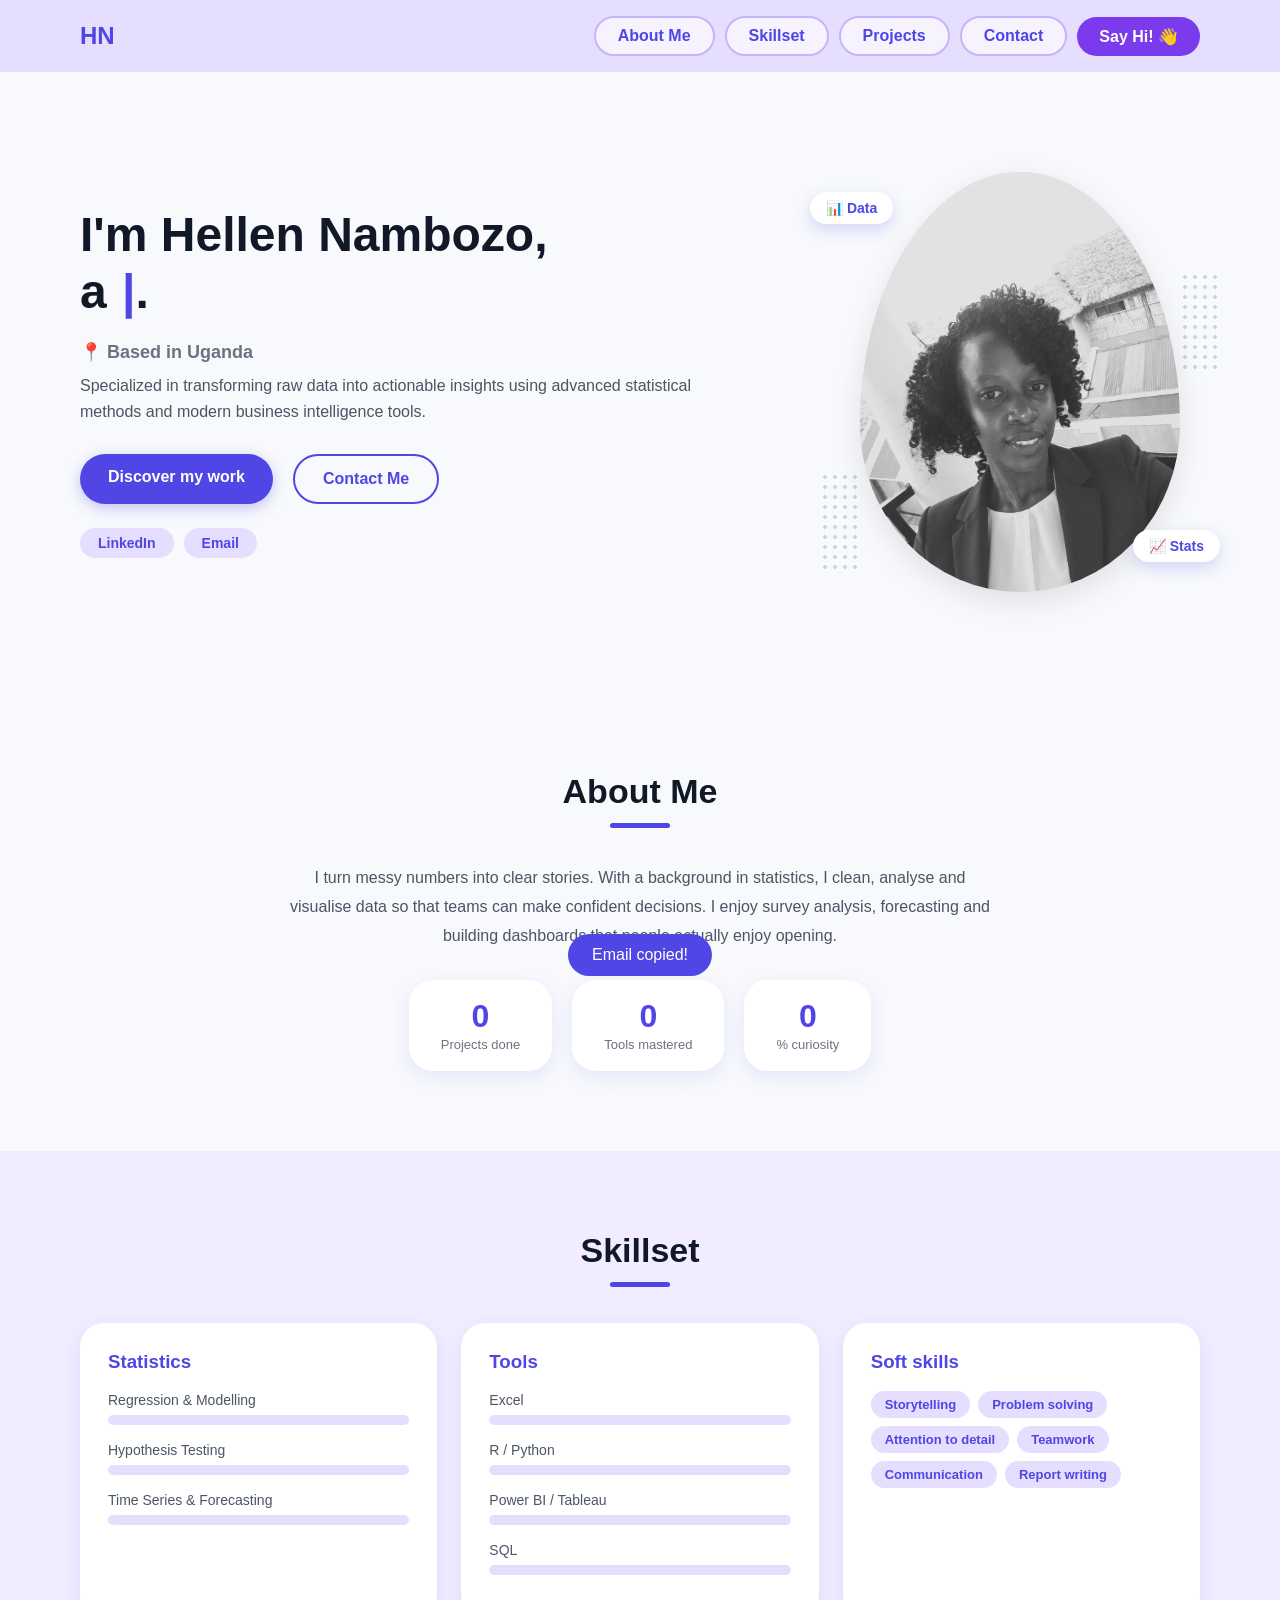
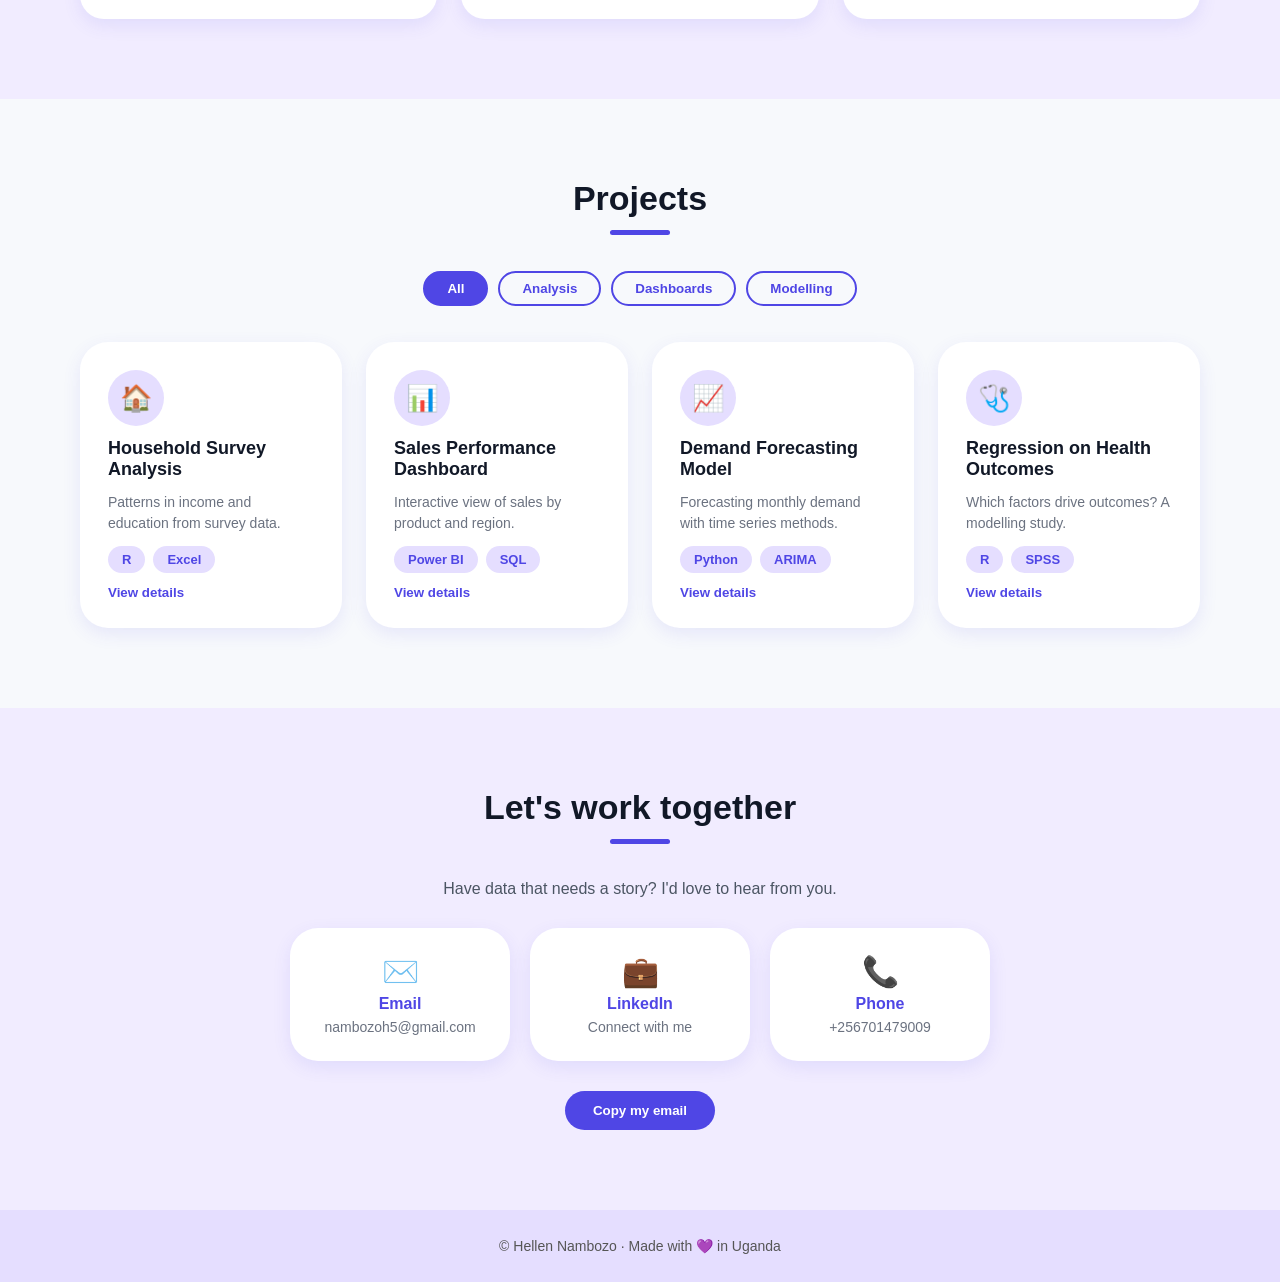
==== commit 76bafa79: "Update index.html" ====
--- a/index.html
+++ b/index.html
@@ -34,7 +34,7 @@
                 <a href="mailto:nambozoh5@gmail.com" class="btn-secondary">Contact Me</a>
             </div>
             <div class="socials">
-                <a href="https://www.linkedin.com/in/YOUR-LINKEDIN-USERNAME" target="_blank" rel="noopener" class="social-chip">LinkedIn</a>
+                <a href="https://www.linkedin.com/in/hellen-nambozo-a49161181" target="_blank" rel="noopener" class="social-chip">LinkedIn</a>
                 <a href="mailto:nambozoh5@gmail.com" class="social-chip">Email</a>
             </div>
         </div>
@@ -162,11 +162,11 @@
             <a class="contact-card" href="mailto:nambozoh5@gmail.com">
                 <span>✉️</span><strong>Email</strong><em>nambozoh5@gmail.com</em>
             </a>
-            <a class="contact-card" href="https://www.linkedin.com/in/YOUR-LINKEDIN-USERNAME" target="_blank" rel="noopener">
+            <a class="contact-card" href="https://www.linkedin.com/in/hellen-nambozo-a49161181" target="_blank" rel="noopener">
                 <span>💼</span><strong>LinkedIn</strong><em>Connect with me</em>
             </a>
-            <a class="contact-card" href="tel:+256000000000">
-                <span>📞</span><strong>Phone</strong><em>+256 000 000 000</em>
+            <a class="contact-card" href="tel:+256701479009">
+                <span>📞</span><strong>Phone</strong><em>+256701479009</em>
             </a>
         </div>
         <button class="copy-btn" id="copy-email">Copy my email</button>
--- a/style.css
+++ b/style.css
@@ -1,438 +1,329 @@
-/* ============================================================
-   COLOUR TOKENS & SITE VARIABLES
-============================================================ */
+/* Global Reset and Variables */
 :root {
-  --accent:      #5ed9ac;
-  --accent-dark: #3bbb8d;
-  --ink:         #1a1a2e;
-  --ink-soft:    #4a4a6a;
-  --ink-muted:   #8888aa;
-  --surface:     #ffffff;
-  --surface-2:   #f5f6fa;
-  --sidebar-w:   260px;
-  --header-h:    72px;
-  --font-sans:   'Source Sans 3', sans-serif;
-  --font-serif:  'Source Serif 4', serif;
-  --font-mono:   'Fira Mono', monospace;
-}
-
-/* ---- LAYOUT RESET CONVENTIONS ---- */
-*, *::before, *::after { 
-  box-sizing: border-box; 
-  margin: 0; 
-  padding: 0; 
-}
-
-html { 
-  scroll-behavior: smooth; 
-}
+    --purple: #4f46e5;
+    --purple-dark: #3730a3;
+    --lavender: #e5deff;
+    --lavender-soft: #f1ecff;
+}
+
+* {
+    margin: 0;
+    padding: 0;
+    box-sizing: border-box;
+    font-family: 'Segoe UI', Tahoma, Geneva, Verdana, sans-serif;
+}
+
+html { scroll-behavior: smooth; scroll-padding-top: 90px; }
 
 body {
-  font-family: var(--font-sans);
-  background: var(--surface);
-  color: var(--ink);
-  line-height: 1.65;
-}
-
-a { 
-  text-decoration: none; 
-  color: inherit;
-}
-
-img { 
-  display: block; 
-  max-width: 100%; 
-}
-
-/* ============================================================
-   LAYOUT COMPONENTS (SIDEBAR & TOPBAR)
-============================================================ */
-
-#sidebar {
-  position: fixed;
-  top: 0; left: 0;
-  width: var(--sidebar-w);
-  height: 100vh;
-  background: var(--ink);
-  display: flex;
-  flex-direction: column;
-  padding: 2.5rem 1.75rem;
-  z-index: 100;
-  overflow-y: auto;
-}
-
-.sidebar-logo {
-  font-family: var(--font-serif);
-  font-size: 1.35rem;
-  font-weight: 700;
-  color: var(--surface);
-  letter-spacing: -0.01em;
-  margin-bottom: 0.25rem;
-}
-
-.sidebar-role {
-  font-family: var(--font-mono);
-  font-size: 0.7rem;
-  color: var(--accent);
-  text-transform: uppercase;
-  letter-spacing: 0.12em;
-  margin-bottom: 3rem;
-}
-
-nav { 
-  flex: 1; 
-}
-
-nav ul { 
-  list-style: none; 
-}
-
-nav ul li { 
-  margin-bottom: 0.25rem; 
-}
-
-nav ul li a {
-  display: flex;
-  align-items: center;
-  gap: 0.6rem;
-  padding: 0.6rem 0.75rem;
-  border-radius: 6px;
-  font-size: 0.9rem;
-  font-weight: 600;
-  color: rgba(255,255,255,0.65);
-  transition: background 0.18s, color 0.18s;
-}
-
-nav ul li a:hover,
-nav ul li a.active {
-  background: rgba(94,217,172,0.12);
-  color: var(--accent);
-}
-
-nav ul li a .nav-icon {
-  font-size: 1rem;
-  width: 1.1rem;
-  text-align: center;
-}
-
-.sidebar-social {
-  display: flex;
-  gap: 0.75rem;
-  flex-wrap: wrap;
-  padding-top: 1.5rem;
-  border-top: 1px solid rgba(255,255,255,0.08);
-}
-
-.sidebar-social a {
-  display: flex;
-  align-items: center;
-  justify-content: center;
-  width: 36px; height: 36px;
-  border-radius: 8px;
-  background: rgba(255,255,255,0.06);
-  color: rgba(255,255,255,0.55);
-  font-size: 0.85rem;
-  transition: background 0.18s, color 0.18s;
-}
-
-.sidebar-social a:hover {
-  background: var(--accent);
-  color: var(--ink);
-}
-
-#topbar {
-  position: fixed;
-  top: 0;
-  left: var(--sidebar-w);
-  right: 0;
-  height: var(--header-h);
-  background: var(--surface);
-  border-bottom: 1px solid #e8e8f0;
-  display: flex;
-  align-items: center;
-  justify-content: space-between;
-  padding: 0 2.5rem;
-  z-index: 90;
-}
-
-.topbar-tagline {
-  font-family: var(--font-mono);
-  font-size: 0.72rem;
-  color: var(--ink-muted);
-  letter-spacing: 0.06em;
-}
-
-.topbar-tagline span {
-  color: var(--accent-dark);
-  font-weight: 500;
-}
-
-.topbar-photo {
-  width: 44px; height: 44px;
-  border-radius: 50%;
-  overflow: hidden;
-  border: 2.5px solid var(--accent);
-  background: var(--surface-2);
-  display: flex;
-  align-items: center;
-  justify-content: center;
-  font-size: 1.2rem;
-  color: var(--accent);
-  flex-shrink: 0;
-}
-
-.topbar-photo img { 
-  width: 100%; 
-  height: 100%; 
-  object-fit: cover; 
-}
-
-/* ============================================================
-   MAIN CONTENT SHELL & LAYOUT SECTIONS
-============================================================ */
-#main {
-  margin-left: var(--sidebar-w);
-  margin-top: var(--header-h);
-  min-height: calc(100vh - var(--header-h));
-}
-
-.section {
-  padding: 5rem 3rem 4rem;
-  border-bottom: 1px solid #e8e8f0;
-}
-
-.section:last-child { 
-  border-bottom: none; 
-}
-
-.section-eyebrow {
-  font-family: var(--font-mono);
-  font-size: 0.68rem;
-  font-weight: 500;
-  color: var(--accent-dark);
-  text-transform: uppercase;
-  letter-spacing: 0.15em;
-  margin-bottom: 0.6rem;
-}
+    background-color: #f7f9fc;
+    color: #333;
+    overflow-x: hidden;
+}
+
+/* Navbar */
+.navbar {
+    position: sticky;
+    top: 0;
+    z-index: 50;
+    display: flex;
+    justify-content: space-between;
+    align-items: center;
+    padding: 16px 80px;
+    background-color: var(--lavender);
+}
+
+.logo {
+    font-size: 24px;
+    font-weight: bold;
+    color: var(--purple);
+    text-decoration: none;
+}
+
+.nav-links {
+    display: flex;
+    align-items: center;
+    gap: 10px;
+}
+
+/* Purple oval around each menu option */
+.nav-pill {
+    text-decoration: none;
+    color: var(--purple);
+    font-weight: 600;
+    padding: 9px 22px;
+    border-radius: 999px;
+    background: rgba(255, 255, 255, 0.65);
+    border: 2px solid #c4b5fd;
+    transition: all 0.25s;
+}
+
+.nav-pill:hover {
+    background: #c4b5fd;
+    transform: translateY(-2px);
+}
+
+.nav-pill.active {
+    background: var(--purple);
+    border-color: var(--purple);
+    color: #fff;
+    box-shadow: 0 4px 12px rgba(79, 70, 229, 0.35);
+}
+
+.cta-nav {
+    text-decoration: none;
+    background-color: #7c3aed;
+    color: #fff;
+    padding: 10px 22px;
+    border-radius: 999px;
+    font-weight: 600;
+    transition: transform 0.25s, background-color 0.25s;
+}
+
+.cta-nav:hover { background-color: var(--purple-dark); transform: scale(1.06) rotate(-2deg); }
+
+.menu-toggle {
+    display: none;
+    background: var(--purple);
+    color: #fff;
+    border: none;
+    border-radius: 999px;
+    width: 42px;
+    height: 42px;
+    font-size: 20px;
+    cursor: pointer;
+}
+
+/* Hero */
+.hero-container {
+    display: flex;
+    justify-content: space-between;
+    align-items: center;
+    max-width: 1200px;
+    margin: 80px auto;
+    padding: 0 40px;
+}
+
+.hero-text { max-width: 55%; }
+
+.hero-text h1 {
+    font-size: 48px;
+    line-height: 1.2;
+    color: #111827;
+    margin-bottom: 20px;
+}
+
+.highlight { color: var(--purple); }
+
+.highlight::after {
+    content: "|";
+    margin-left: 2px;
+    color: var(--purple);
+    animation: blink 1s steps(1) infinite;
+}
+
+@keyframes blink { 50% { opacity: 0; } }
+
+.location { font-size: 18px; font-weight: 600; color: #6b7280; margin-bottom: 10px; }
+
+.description { font-size: 16px; color: #4b5563; line-height: 1.6; margin-bottom: 30px; }
+
+.buttons { display: flex; gap: 20px; flex-wrap: wrap; }
+
+.btn-primary, .btn-secondary {
+    text-decoration: none;
+    padding: 14px 28px;
+    border-radius: 30px;
+    font-weight: 600;
+    transition: transform 0.2s, box-shadow 0.2s, background-color 0.2s;
+}
+
+.btn-primary {
+    background-color: var(--purple);
+    color: #fff;
+    box-shadow: 0 4px 14px rgba(79, 70, 229, 0.3);
+}
+
+.btn-primary:hover { transform: translateY(-3px); box-shadow: 0 8px 20px rgba(79, 70, 229, 0.4); }
+
+.btn-secondary { color: var(--purple); border: 2px solid var(--purple); }
+.btn-secondary:hover { background: var(--purple); color: #fff; transform: translateY(-3px); }
+
+.socials { display: flex; gap: 10px; margin-top: 24px; }
+
+.social-chip {
+    text-decoration: none;
+    font-size: 14px;
+    font-weight: 600;
+    color: var(--purple);
+    background: var(--lavender);
+    padding: 7px 18px;
+    border-radius: 999px;
+    transition: background 0.2s, color 0.2s;
+}
+
+.social-chip:hover { background: var(--purple); color: #fff; }
+
+/* Image frame */
+.hero-image-wrapper { position: relative; padding: 20px; }
+
+.about-card-photo {
+    width: 320px;
+    height: 420px;
+    overflow: hidden;
+    border-radius: 50% 50% 50% 50% / 60% 60% 40% 40%;
+    background-color: #ddd;
+    box-shadow: 0 10px 30px rgba(0, 0, 0, 0.1);
+}
+
+.about-card-photo img { width: 100%; height: 100%; object-fit: cover; }
+
+.dots-accent {
+    position: absolute;
+    width: 40px;
+    height: 100px;
+    background-image: radial-gradient(#cbd5e1 2px, transparent 2px);
+    background-size: 10px 10px;
+    z-index: -1;
+}
+
+.left-dots { left: -20px; bottom: 40px; }
+.right-dots { right: -20px; top: 120px; }
+
+.float-tag {
+    position: absolute;
+    background: #fff;
+    color: var(--purple);
+    font-weight: 600;
+    font-size: 14px;
+    padding: 8px 16px;
+    border-radius: 999px;
+    box-shadow: 0 6px 16px rgba(79, 70, 229, 0.2);
+    animation: float 4s ease-in-out infinite;
+}
+
+.tag-one { top: 40px; left: -30px; }
+.tag-two { bottom: 50px; right: -20px; animation-delay: 1.5s; }
+
+@keyframes float { 50% { transform: translateY(-10px); } }
+
+/* Sections */
+.section { padding: 80px 40px; max-width: 1200px; margin: 0 auto; }
+.section.alt { max-width: none; background: var(--lavender-soft); }
+.section.alt > * { max-width: 1120px; margin-left: auto; margin-right: auto; }
 
 .section-title {
-  font-family: var(--font-serif);
-  font-size: 2.2rem;
-  font-weight: 700;
-  line-height: 1.18;
-  color: var(--ink);
-  margin-bottom: 2rem;
-}
-
-/* ---- BIOGRAPHY GRID ---- */
-.hero-grid {
-  display: grid;
-  grid-template-columns: 1fr 320px;
-  gap: 3rem;
-  align-items: start;
-}
-
-.hero-name {
-  font-family: var(--font-serif);
-  font-size: clamp(2rem, 4vw, 3rem);
-  font-weight: 700;
-  line-height: 1.1;
-  margin-bottom: 0.5rem;
-}
-
-.hero-name em {
-  font-style: normal;
-  color: var(--accent-dark);
-}
-
-.hero-subtitle {
-  font-family: var(--font-mono);
-  font-size: 0.82rem;
-  color: var(--ink-muted);
-  letter-spacing: 0.08em;
-  text-transform: uppercase;
-  margin-bottom: 1.5rem;
-}
-
-.hero-bio {
-  font-size: 1.05rem;
-  color: var(--ink-soft);
-  line-height: 1.8;
-  max-width: 58ch;
-  margin-bottom: 2rem;
-}
-
-.skill-tags {
-  display: flex;
-  flex-wrap: wrap;
-  gap: 0.5rem;
-  margin-bottom: 2rem;
-}
-
-.skill-tag {
-  padding: 0.3rem 0.85rem;
-  border-radius: 20px;
-  font-size: 0.78rem;
-  font-weight: 600;
-  background: rgba(94,217,172,0.12);
-  color: var(--accent-dark);
-}
-
-/* ---- BUTTONS ---- */
-.hero-actions {
-  display: flex;
-  gap: 1rem;
-}
-
-.btn {
-  display: inline-flex;
-  align-items: center;
-  justify-content: center;
-  padding: 0.75rem 1.5rem;
-  border-radius: 8px;
-  font-size: 0.9rem;
-  font-weight: 600;
-  transition: background 0.2s, transform 0.15s, box-shadow 0.2s;
-  cursor: pointer;
-}
-
-.btn-primary {
-  background: var(--accent);
-  color: var(--ink);
-}
-
-.btn-primary:hover {
-  background: var(--accent-dark);
-  box-shadow: 0 4px 12px rgba(94,217,172,0.25);
-}
-
-.btn-primary:active {
-  transform: scale(0.98);
-}
-
-.btn-secondary {
-  background: var(--surface-2);
-  color: var(--ink-soft);
-  border: 1px solid #e1e2e8;
-}
-
-.btn-secondary:hover {
-  background: #ededf5;
-  color: var(--ink);
-}
-
-.btn-secondary:active {
-  transform: scale(0.98);
-}
-
-.about-card-photo {
-  width: 100%;
-  height: 380px;
-  border-radius: 16px;
-  overflow: hidden;
-  box-shadow: 0 12px 30px rgba(26,26,46,0.06);
-  background: var(--surface-2);
-}
-
-.about-card-photo img {
-  width: 100%;
-  height: 100%;
-  object-fit: cover;
-}
-
-/* ============================================================
-   PROJECTS MATRIX CARD GRID
-============================================================ */
-.projects-grid {
-  display: grid;
-  grid-template-columns: repeat(auto-fill, minmax(280px, 1fr));
-  gap: 2rem;
-  margin-top: 1rem;
-}
+    font-size: 34px;
+    color: #111827;
+    margin-bottom: 36px;
+    text-align: center;
+}
+
+.section-title::after {
+    content: "";
+    display: block;
+    width: 60px;
+    height: 5px;
+    border-radius: 999px;
+    background: var(--purple);
+    margin: 12px auto 0;
+}
+
+/* About */
+.about-grid { display: flex; flex-direction: column; align-items: center; gap: 30px; text-align: center; }
+.about-grid > p { max-width: 700px; line-height: 1.8; color: #4b5563; }
+.stat-row { display: flex; gap: 20px; flex-wrap: wrap; justify-content: center; }
+.stat { background: #fff; border-radius: 24px; padding: 18px 32px; box-shadow: 0 6px 18px rgba(79, 70, 229, 0.1); }
+.stat strong { display: block; font-size: 32px; color: var(--purple); }
+.stat span { font-size: 13px; color: #6b7280; }
+
+/* Skills */
+.skills-grid { display: grid; grid-template-columns: repeat(auto-fit, minmax(280px, 1fr)); gap: 24px; }
+.skill-card { background: #fff; border-radius: 24px; padding: 28px; box-shadow: 0 6px 18px rgba(79, 70, 229, 0.1); }
+.skill-card h3 { color: var(--purple); margin-bottom: 18px; }
+.bar { margin-bottom: 16px; }
+.bar span { font-size: 14px; color: #4b5563; font-weight: 500; }
+.track { height: 10px; background: var(--lavender); border-radius: 999px; margin-top: 6px; overflow: hidden; }
+.track i { display: block; height: 100%; width: 0; background: linear-gradient(90deg, #7c3aed, var(--purple)); border-radius: 999px; transition: width 1.2s ease; }
+
+.chips { display: flex; flex-wrap: wrap; gap: 8px; }
+.chip { background: var(--lavender); color: var(--purple); font-size: 13px; font-weight: 600; padding: 6px 14px; border-radius: 999px; transition: transform 0.2s, background 0.2s, color 0.2s; }
+.chip:hover { background: var(--purple); color: #fff; transform: translateY(-2px); }
+
+/* Projects */
+.filters { display: flex; justify-content: center; gap: 10px; flex-wrap: wrap; margin-bottom: 36px; }
+.filter { border: 2px solid var(--purple); background: transparent; color: var(--purple); font-weight: 600; padding: 8px 22px; border-radius: 999px; cursor: pointer; transition: all 0.2s; }
+.filter:hover, .filter.active { background: var(--purple); color: #fff; }
+
+.project-grid { display: grid; grid-template-columns: repeat(auto-fit, minmax(250px, 1fr)); gap: 24px; }
 
 .project-card {
-  background: var(--surface);
-  border: 1px solid #e8e8f0;
-  border-radius: 12px;
-  padding: 2rem;
-  display: flex;
-  flex-direction: column;
-  transition: transform 0.2s, box-shadow 0.2s, border-color 0.2s;
-}
-
-.project-card:hover {
-  transform: translateY(-4px);
-  border-color: var(--accent);
-  box-shadow: 0 12px 24px rgba(26,26,46,0.04);
-}
-
-.project-icon {
-  font-size: 1.75rem;
-  margin-bottom: 1.25rem;
-}
-
-.project-name {
-  font-family: var(--font-serif);
-  font-size: 1.25rem;
-  font-weight: 700;
-  color: var(--ink);
-  margin-bottom: 0.75rem;
-  line-height: 1.3;
-}
-
-.project-description {
-  font-size: 0.92rem;
-  color: var(--ink-soft);
-  line-height: 1.6;
-  margin-bottom: 1.5rem;
-  flex: 1; /* Pushes technical tags to the absolute bottom */
-}
-
-.project-tech {
-  display: flex;
-  flex-wrap: wrap;
-  gap: 0.4rem;
-  margin-bottom: 1.25rem;
-}
-
-.project-tech span {
-  font-family: var(--font-mono);
-  font-size: 0.7rem;
-  font-weight: 500;
-  background: var(--surface-2);
-  color: var(--ink-soft);
-  padding: 0.2rem 0.5rem;
-  border-radius: 4px;
-}
-
-.project-link {
-  font-size: 0.88rem;
-  font-weight: 600;
-  color: var(--accent-dark);
-  transition: color 0.15s;
-}
-
-.project-link:hover {
-  color: var(--ink);
-}
-
-/* ============================================================
-   RESPONSIVE VIEWPORT BREAKPOINTS
-============================================================ */
-@media (max-width: 992px) {
-  #sidebar { width: 72px; padding: 2rem 0.5rem; align-items: center; }
-  .sidebar-logo, .sidebar-role { display: none; }
-  nav ul li a { justify-content: center; padding: 0.75rem; }
-  nav ul li a span:not(.nav-icon) { display: none; }
-  #topbar { left: 72px; }
-  #main { margin-left: 72px; }
-  .hero-grid { grid-template-columns: 1fr; gap: 2.5rem; }
-  .about-card-photo { height: 320px; max-width: 320px; }
-}
-
-@media (max-width: 576px) {
-  #topbar { padding: 0 1.25rem; }
-  .topbar-tagline { display: none; }
-  .section { padding: 4rem 1.5rem 3rem; }
-  .hero-actions { flex-direction: column; }
-}
+    background: #fff;
+    border-radius: 28px;
+    padding: 28px;
+    box-shadow: 0 6px 18px rgba(79, 70, 229, 0.1);
+    display: flex;
+    flex-direction: column;
+    gap: 12px;
+    transition: transform 0.25s, box-shadow 0.25s;
+}
+
+.project-card:hover { transform: translateY(-6px); box-shadow: 0 14px 28px rgba(79, 70, 229, 0.2); }
+.project-card.hide { display: none; }
+.project-emoji { width: 56px; height: 56px; border-radius: 50%; background: var(--lavender); display: grid; place-items: center; font-size: 26px; }
+.project-card h3 { color: #111827; font-size: 18px; }
+.project-card p { color: #6b7280; font-size: 14px; line-height: 1.5; }
+.more { margin-top: auto; align-self: flex-start; background: none; border: none; color: var(--purple); font-weight: 700; cursor: pointer; padding: 0; }
+.more:hover { text-decoration: underline; }
+
+/* Contact */
+.contact-intro { text-align: center; color: #4b5563; margin-bottom: 30px; }
+.contact-cards { display: flex; gap: 20px; justify-content: center; flex-wrap: wrap; }
+.contact-card { text-decoration: none; background: #fff; border-radius: 28px; padding: 26px 34px; text-align: center; min-width: 220px; box-shadow: 0 6px 18px rgba(79, 70, 229, 0.1); transition: transform 0.25s; display: flex; flex-direction: column; gap: 6px; }
+.contact-card:hover { transform: translateY(-6px) rotate(-1deg); }
+.contact-card span { font-size: 30px; }
+.contact-card strong { color: var(--purple); }
+.contact-card em { font-style: normal; color: #6b7280; font-size: 14px; }
+.copy-btn { display: block; margin: 30px auto 0; background: var(--purple); color: #fff; border: none; padding: 12px 28px; border-radius: 999px; font-weight: 600; cursor: pointer; transition: transform 0.2s; }
+.copy-btn:hover { transform: scale(1.06); }
+
+.footer { text-align: center; padding: 28px; background: var(--lavender); color: #555; font-size: 14px; }
+
+/* Modal */
+.modal { position: fixed; inset: 0; background: rgba(30, 20, 70, 0.5); display: none; align-items: center; justify-content: center; padding: 20px; z-index: 100; }
+.modal.open { display: flex; }
+.modal-box { background: #fff; border-radius: 28px; padding: 36px; max-width: 460px; width: 100%; position: relative; animation: pop 0.25s ease; }
+.modal-box h3 { color: var(--purple); margin-bottom: 12px; }
+.modal-box p { line-height: 1.6; color: #4b5563; margin-bottom: 10px; }
+.modal-close { position: absolute; top: 14px; right: 18px; background: var(--lavender); border: none; width: 34px; height: 34px; border-radius: 50%; font-size: 20px; color: var(--purple); cursor: pointer; }
+@keyframes pop { from { transform: scale(0.9); opacity: 0; } }
+
+.toast { position: fixed; bottom: 24px; left: 50%; transform: translate(-50%, 100px); background: var(--purple); color: #fff; padding: 12px 24px; border-radius: 999px; transition: transform 0.3s; z-index: 200; }
+.toast.show { transform: translate(-50%, 0); }
+
+/* Scroll reveal */
+.reveal { opacity: 0; transform: translateY(24px); transition: opacity 0.7s, transform 0.7s; }
+.reveal.visible { opacity: 1; transform: none; }
+
+:focus-visible { outline: 3px solid #a78bfa; outline-offset: 3px; }
+
+/* Responsive */
+@media (max-width: 900px) {
+    .navbar { padding: 14px 24px; flex-wrap: wrap; }
+    .menu-toggle { display: block; }
+    .nav-links { display: none; width: 100%; flex-direction: column; align-items: stretch; text-align: center; padding-top: 14px; }
+    .nav-links.open { display: flex; }
+    .hero-container { flex-direction: column-reverse; gap: 30px; margin: 40px auto; text-align: center; }
+    .hero-text { max-width: 100%; }
+    .hero-text h1 { font-size: 34px; }
+    .buttons, .socials { justify-content: center; }
+    .about-card-photo { width: 260px; height: 340px; }
+    .section { padding: 60px 20px; }
+}
+
+@media (prefers-reduced-motion: reduce) {
+    * { animation: none !important; transition: none !important; }
+    html { scroll-behavior: auto; }
+    .reveal { opacity: 1; transform: none; }
+}
+
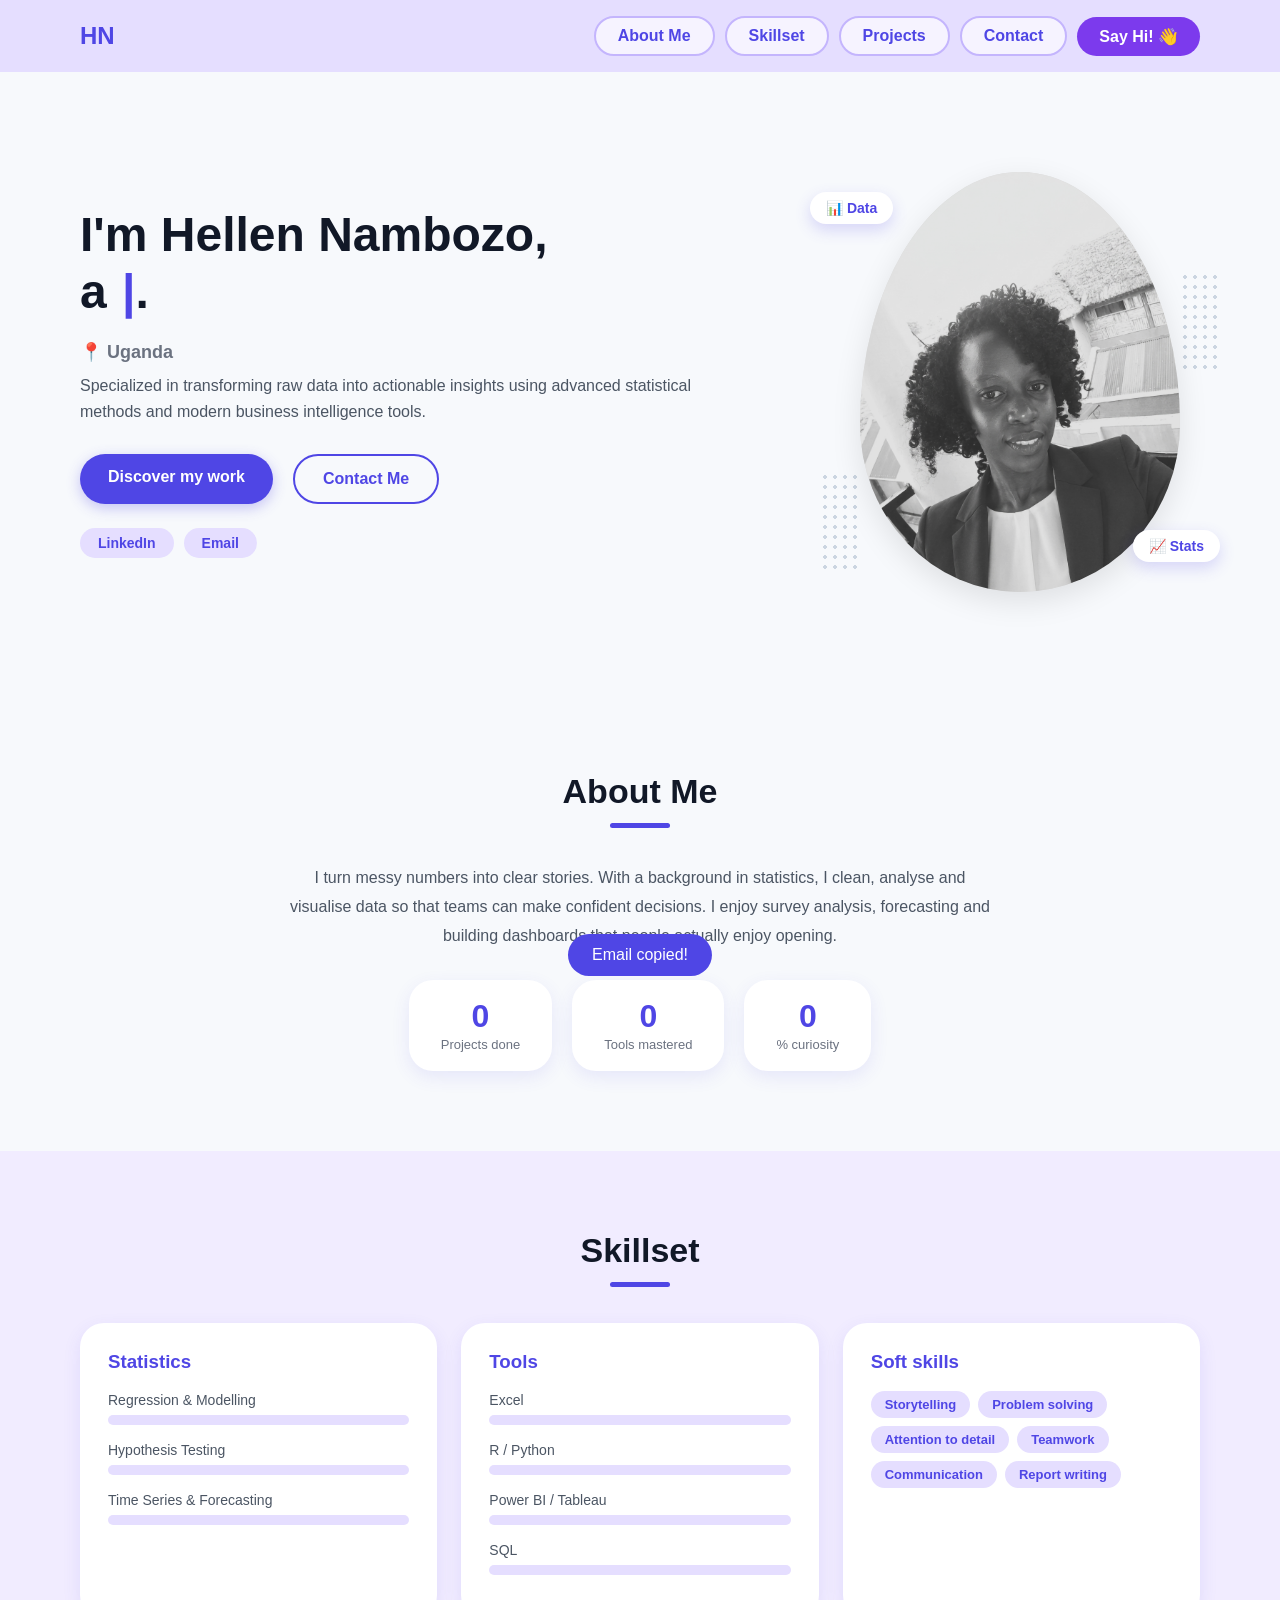
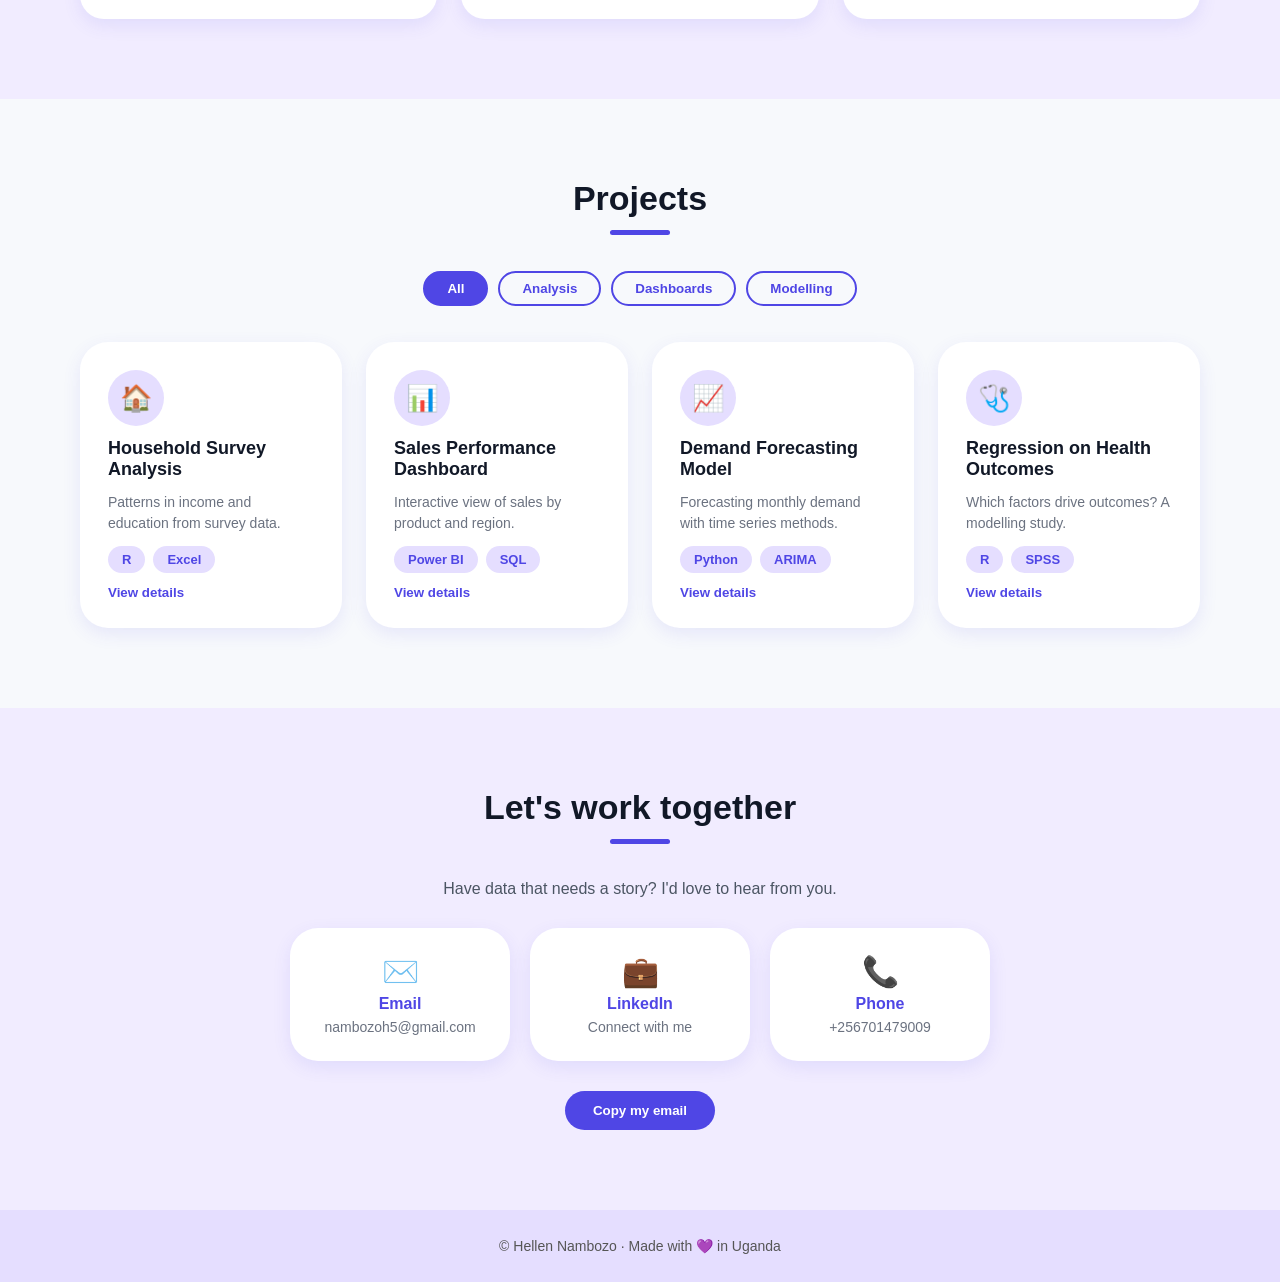
==== commit ac07e4ae: "Update index.html" ====
--- a/index.html
+++ b/index.html
@@ -25,7 +25,7 @@
     <main class="hero-container" id="home">
         <div class="hero-text">
             <h1>I'm Hellen Nambozo,<br>a <span class="highlight" id="typed">Statistician & Data Analyst</span>.</h1>
-            <p class="location">📍 Based in Uganda</p>
+            <p class="location">📍 Uganda</p>
             <p class="description">
                 Specialized in transforming raw data into actionable insights using advanced statistical methods and modern business intelligence tools.
             </p>
@@ -166,7 +166,7 @@
                 <span>💼</span><strong>LinkedIn</strong><em>Connect with me</em>
             </a>
             <a class="contact-card" href="tel:+256701479009">
-                <span>📞</span><strong>Phone</strong><em>+256701479009</em>
+                <span>📞</span><strong>Phone</strong><em> +256701479009 </em>
             </a>
         </div>
         <button class="copy-btn" id="copy-email">Copy my email</button>
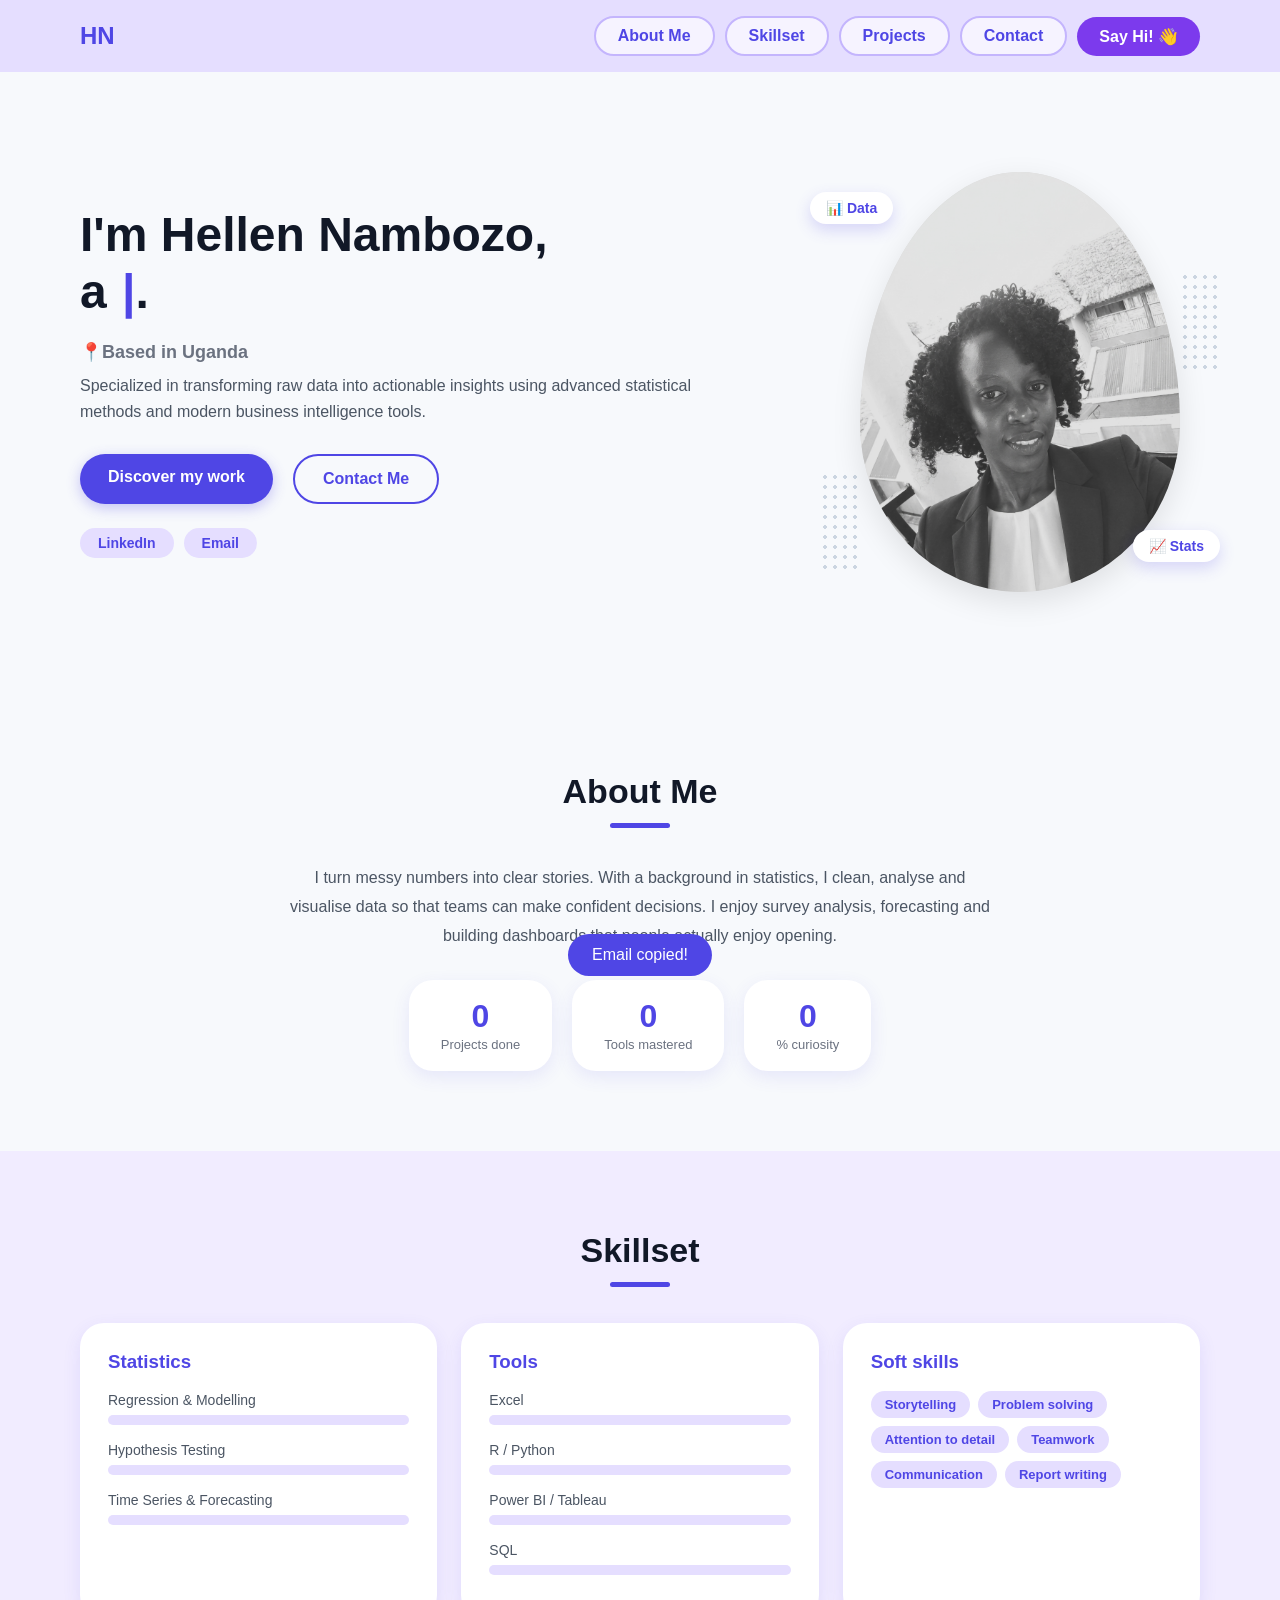
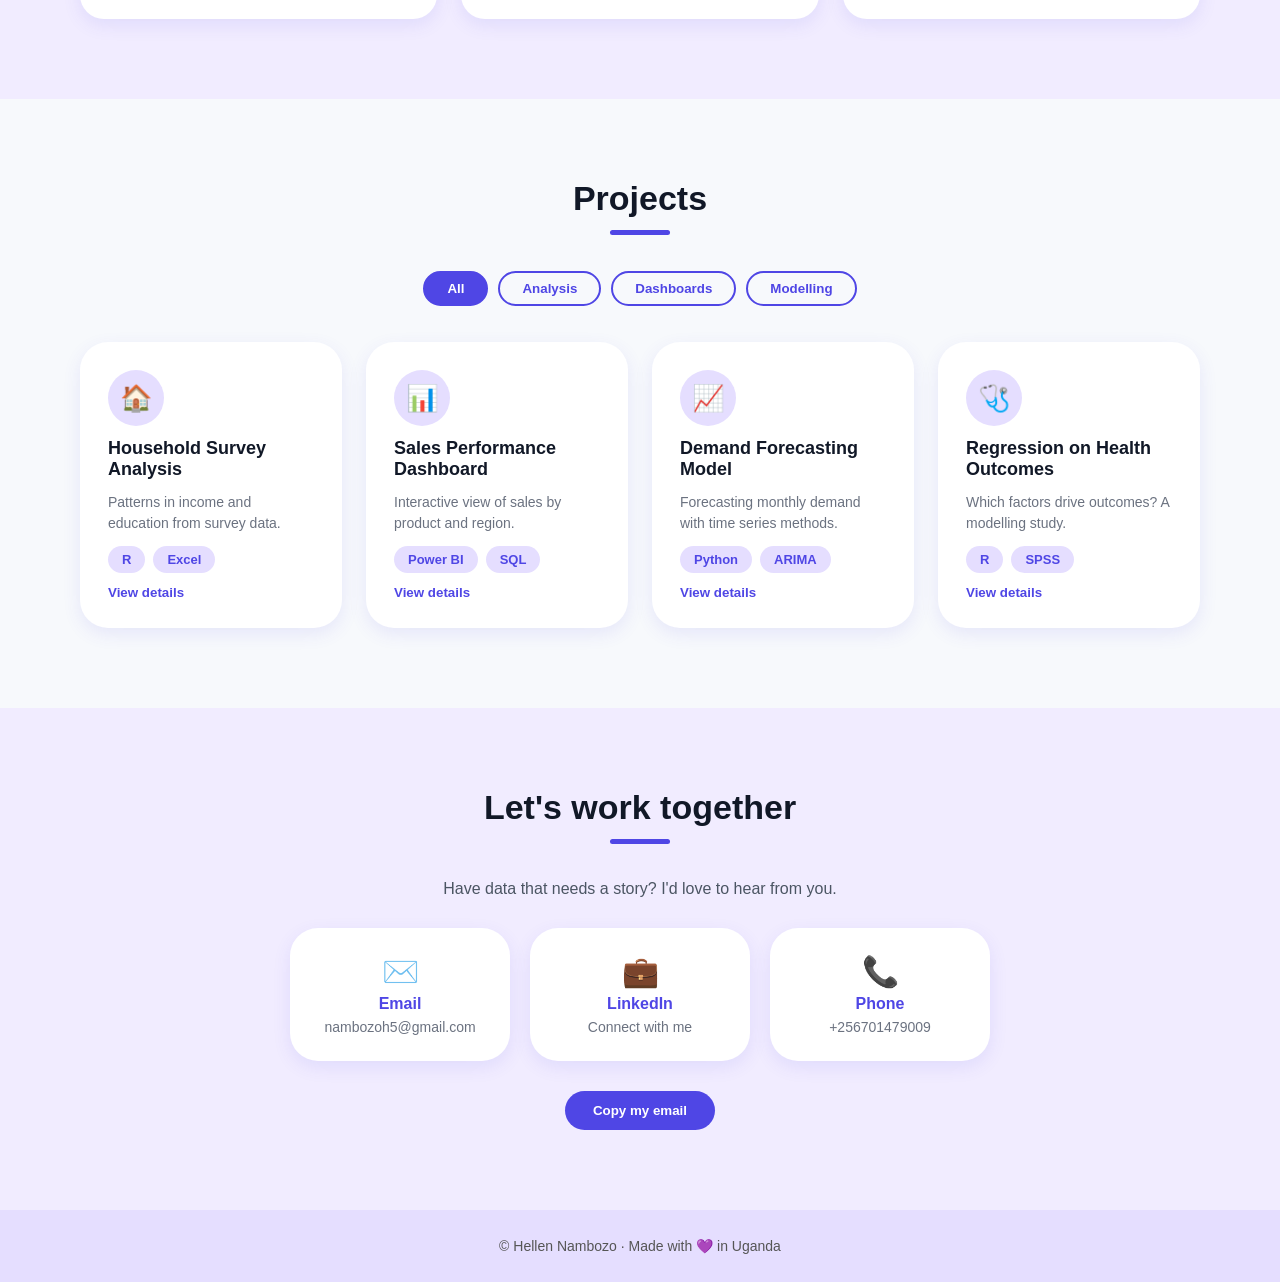
==== commit 0b9864dd: "Update index.html" ====
--- a/index.html
+++ b/index.html
@@ -25,7 +25,7 @@
     <main class="hero-container" id="home">
         <div class="hero-text">
             <h1>I'm Hellen Nambozo,<br>a <span class="highlight" id="typed">Statistician & Data Analyst</span>.</h1>
-            <p class="location">📍 Uganda</p>
+            <p class="location">📍Based in Uganda</p>
             <p class="description">
                 Specialized in transforming raw data into actionable insights using advanced statistical methods and modern business intelligence tools.
             </p>
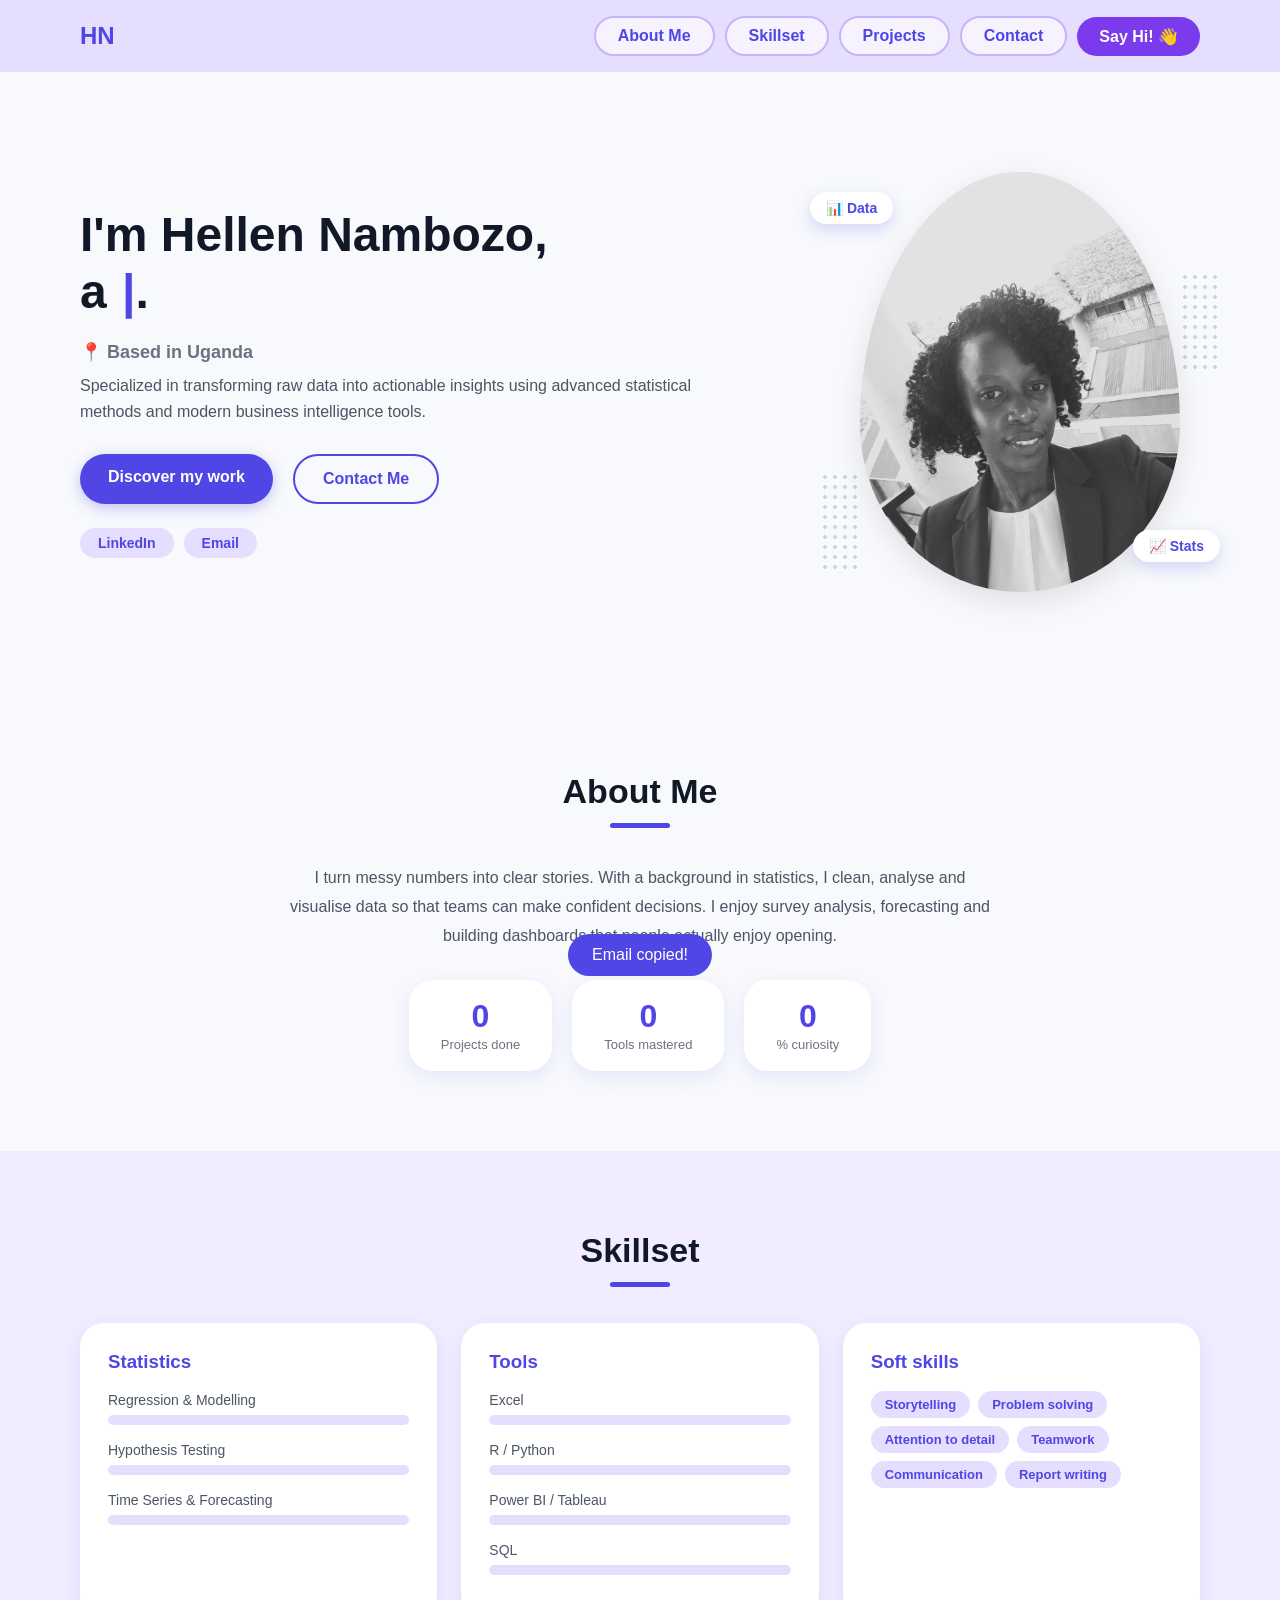
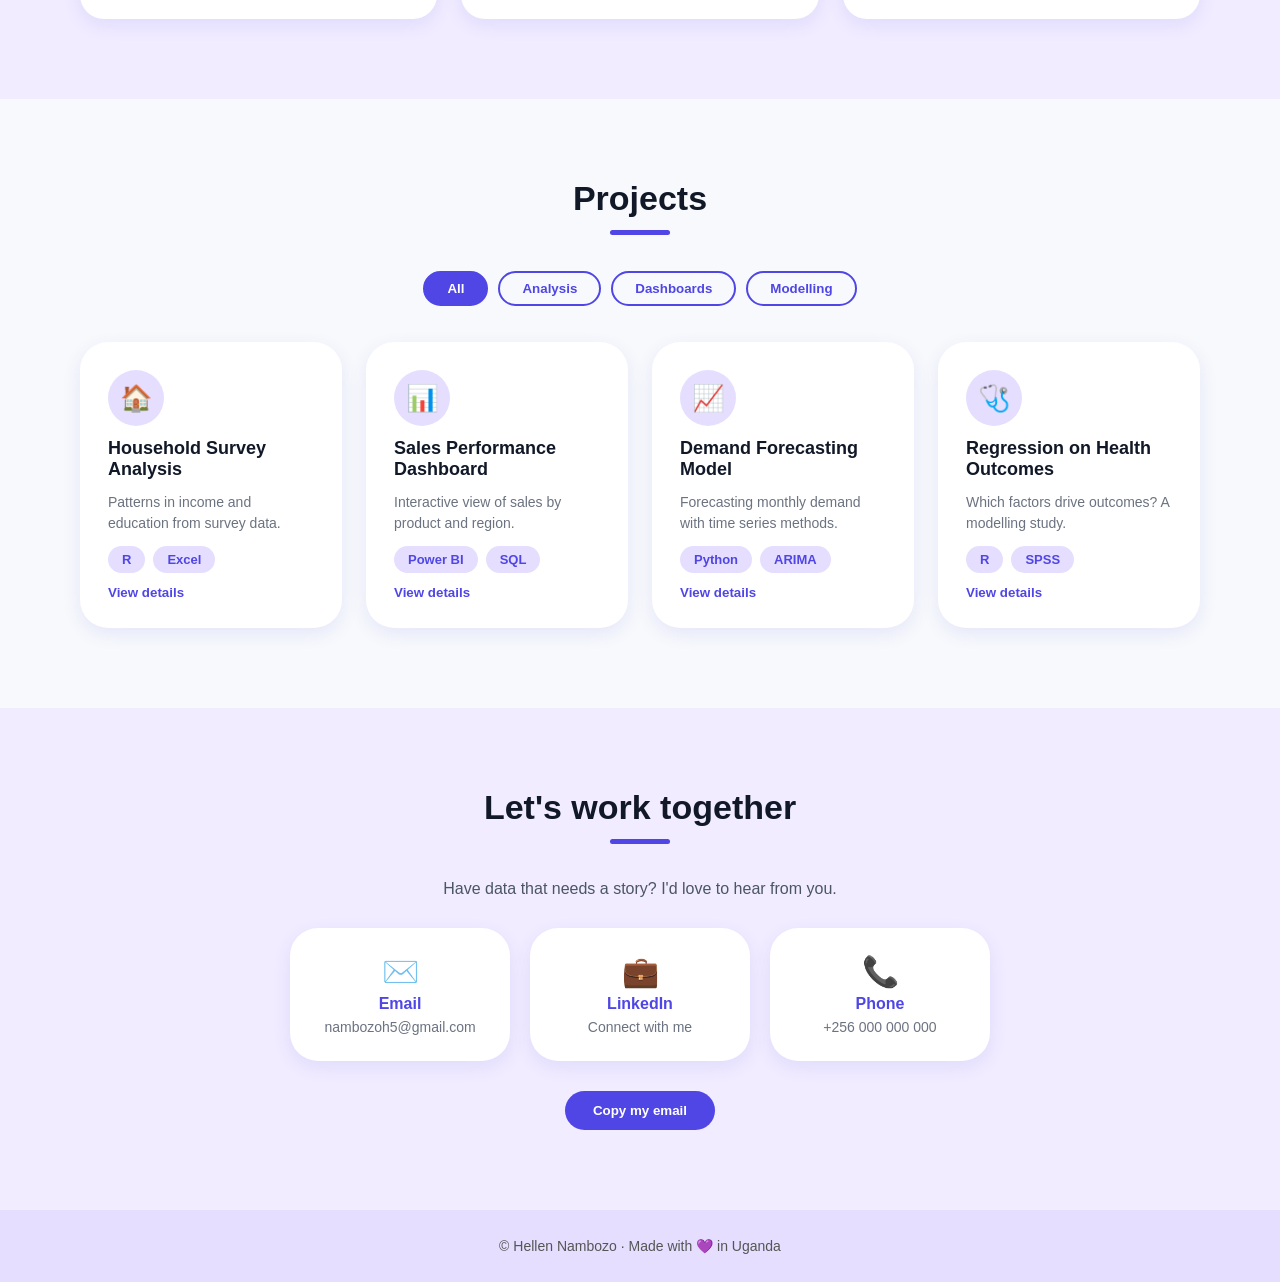
==== commit 71390594: "Add initial portfolio HTML structure" ====
--- a/index.html
+++ b/index.html
@@ -25,7 +25,7 @@
     <main class="hero-container" id="home">
         <div class="hero-text">
             <h1>I'm Hellen Nambozo,<br>a <span class="highlight" id="typed">Statistician & Data Analyst</span>.</h1>
-            <p class="location">📍Based in Uganda</p>
+            <p class="location">📍 Based in Uganda</p>
             <p class="description">
                 Specialized in transforming raw data into actionable insights using advanced statistical methods and modern business intelligence tools.
             </p>
@@ -34,7 +34,7 @@
                 <a href="mailto:nambozoh5@gmail.com" class="btn-secondary">Contact Me</a>
             </div>
             <div class="socials">
-                <a href="https://www.linkedin.com/in/hellen-nambozo-a49161181" target="_blank" rel="noopener" class="social-chip">LinkedIn</a>
+                <a href="https://www.linkedin.com/in/YOUR-LINKEDIN-USERNAME" target="_blank" rel="noopener" class="social-chip">LinkedIn</a>
                 <a href="mailto:nambozoh5@gmail.com" class="social-chip">Email</a>
             </div>
         </div>
@@ -162,11 +162,11 @@
             <a class="contact-card" href="mailto:nambozoh5@gmail.com">
                 <span>✉️</span><strong>Email</strong><em>nambozoh5@gmail.com</em>
             </a>
-            <a class="contact-card" href="https://www.linkedin.com/in/hellen-nambozo-a49161181" target="_blank" rel="noopener">
+            <a class="contact-card" href="https://www.linkedin.com/in/YOUR-LINKEDIN-USERNAME" target="_blank" rel="noopener">
                 <span>💼</span><strong>LinkedIn</strong><em>Connect with me</em>
             </a>
-            <a class="contact-card" href="tel:+256701479009">
-                <span>📞</span><strong>Phone</strong><em> +256701479009 </em>
+            <a class="contact-card" href="tel:+256000000000">
+                <span>📞</span><strong>Phone</strong><em>+256 000 000 000</em>
             </a>
         </div>
         <button class="copy-btn" id="copy-email">Copy my email</button>
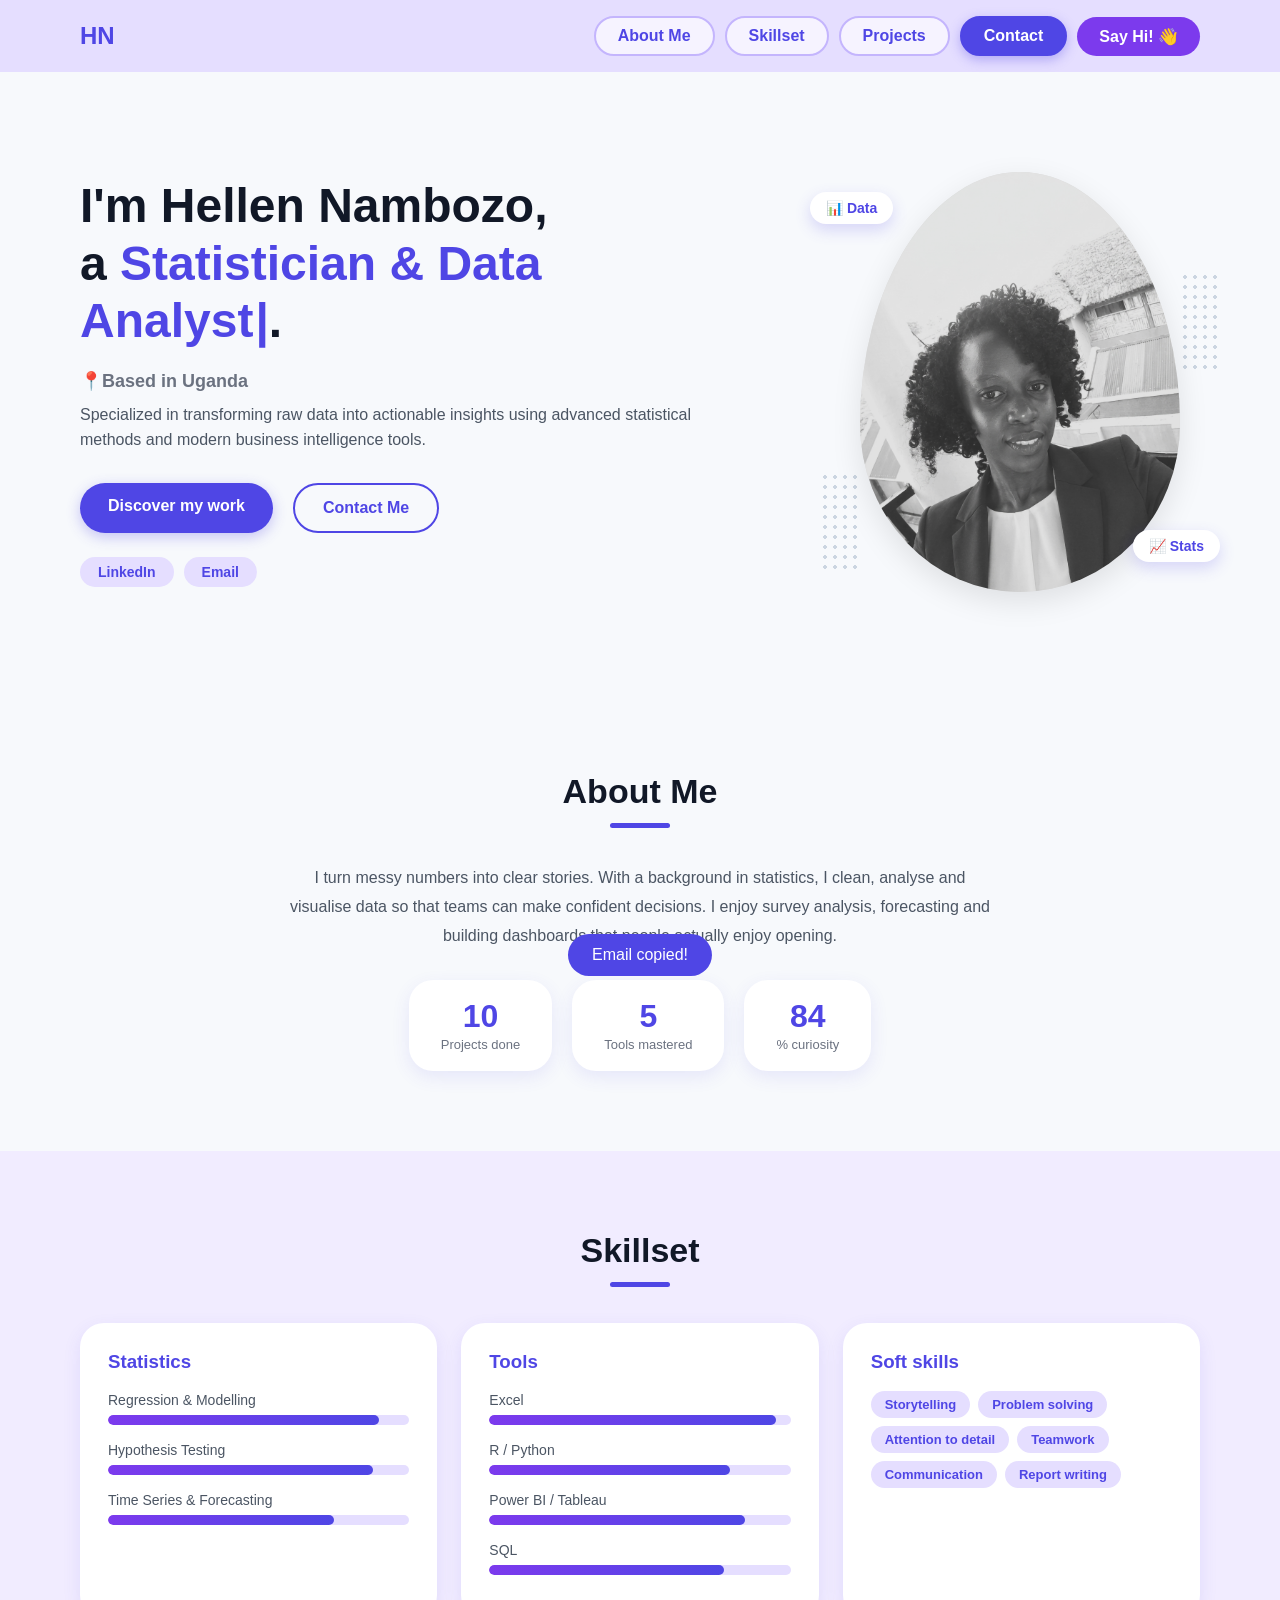
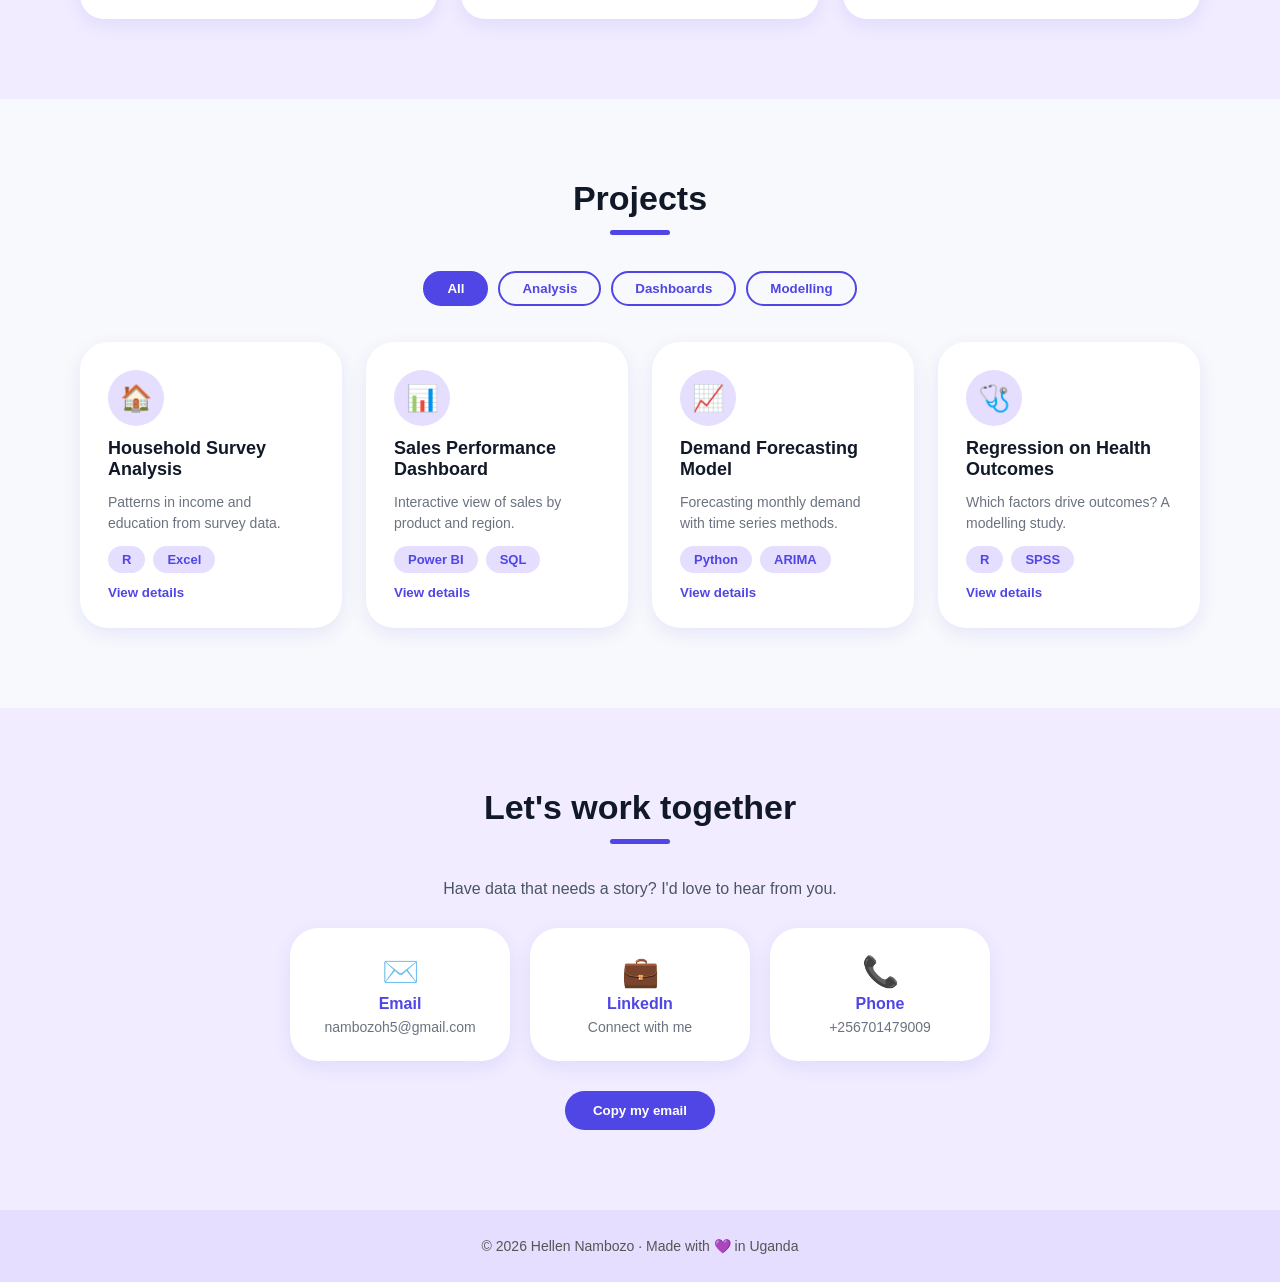
==== commit c65171b0: "Rename 4index.html to index.html" ====
--- a/index.html
+++ b/index.html
@@ -25,7 +25,7 @@
     <main class="hero-container" id="home">
         <div class="hero-text">
             <h1>I'm Hellen Nambozo,<br>a <span class="highlight" id="typed">Statistician & Data Analyst</span>.</h1>
-            <p class="location">📍 Based in Uganda</p>
+            <p class="location">📍Based in Uganda</p>
             <p class="description">
                 Specialized in transforming raw data into actionable insights using advanced statistical methods and modern business intelligence tools.
             </p>
@@ -34,7 +34,7 @@
                 <a href="mailto:nambozoh5@gmail.com" class="btn-secondary">Contact Me</a>
             </div>
             <div class="socials">
-                <a href="https://www.linkedin.com/in/YOUR-LINKEDIN-USERNAME" target="_blank" rel="noopener" class="social-chip">LinkedIn</a>
+                <a href="https://www.linkedin.com/in/hellen-nambozo-a49161181" target="_blank" rel="noopener" class="social-chip">LinkedIn</a>
                 <a href="mailto:nambozoh5@gmail.com" class="social-chip">Email</a>
             </div>
         </div>
@@ -162,11 +162,11 @@
             <a class="contact-card" href="mailto:nambozoh5@gmail.com">
                 <span>✉️</span><strong>Email</strong><em>nambozoh5@gmail.com</em>
             </a>
-            <a class="contact-card" href="https://www.linkedin.com/in/YOUR-LINKEDIN-USERNAME" target="_blank" rel="noopener">
+            <a class="contact-card" href="https://www.linkedin.com/in/hellen-nambozo-a49161181" target="_blank" rel="noopener">
                 <span>💼</span><strong>LinkedIn</strong><em>Connect with me</em>
             </a>
-            <a class="contact-card" href="tel:+256000000000">
-                <span>📞</span><strong>Phone</strong><em>+256 000 000 000</em>
+            <a class="contact-card" href="tel:+256701479009">
+                <span>📞</span><strong>Phone</strong><em> +256701479009 </em>
             </a>
         </div>
         <button class="copy-btn" id="copy-email">Copy my email</button>
